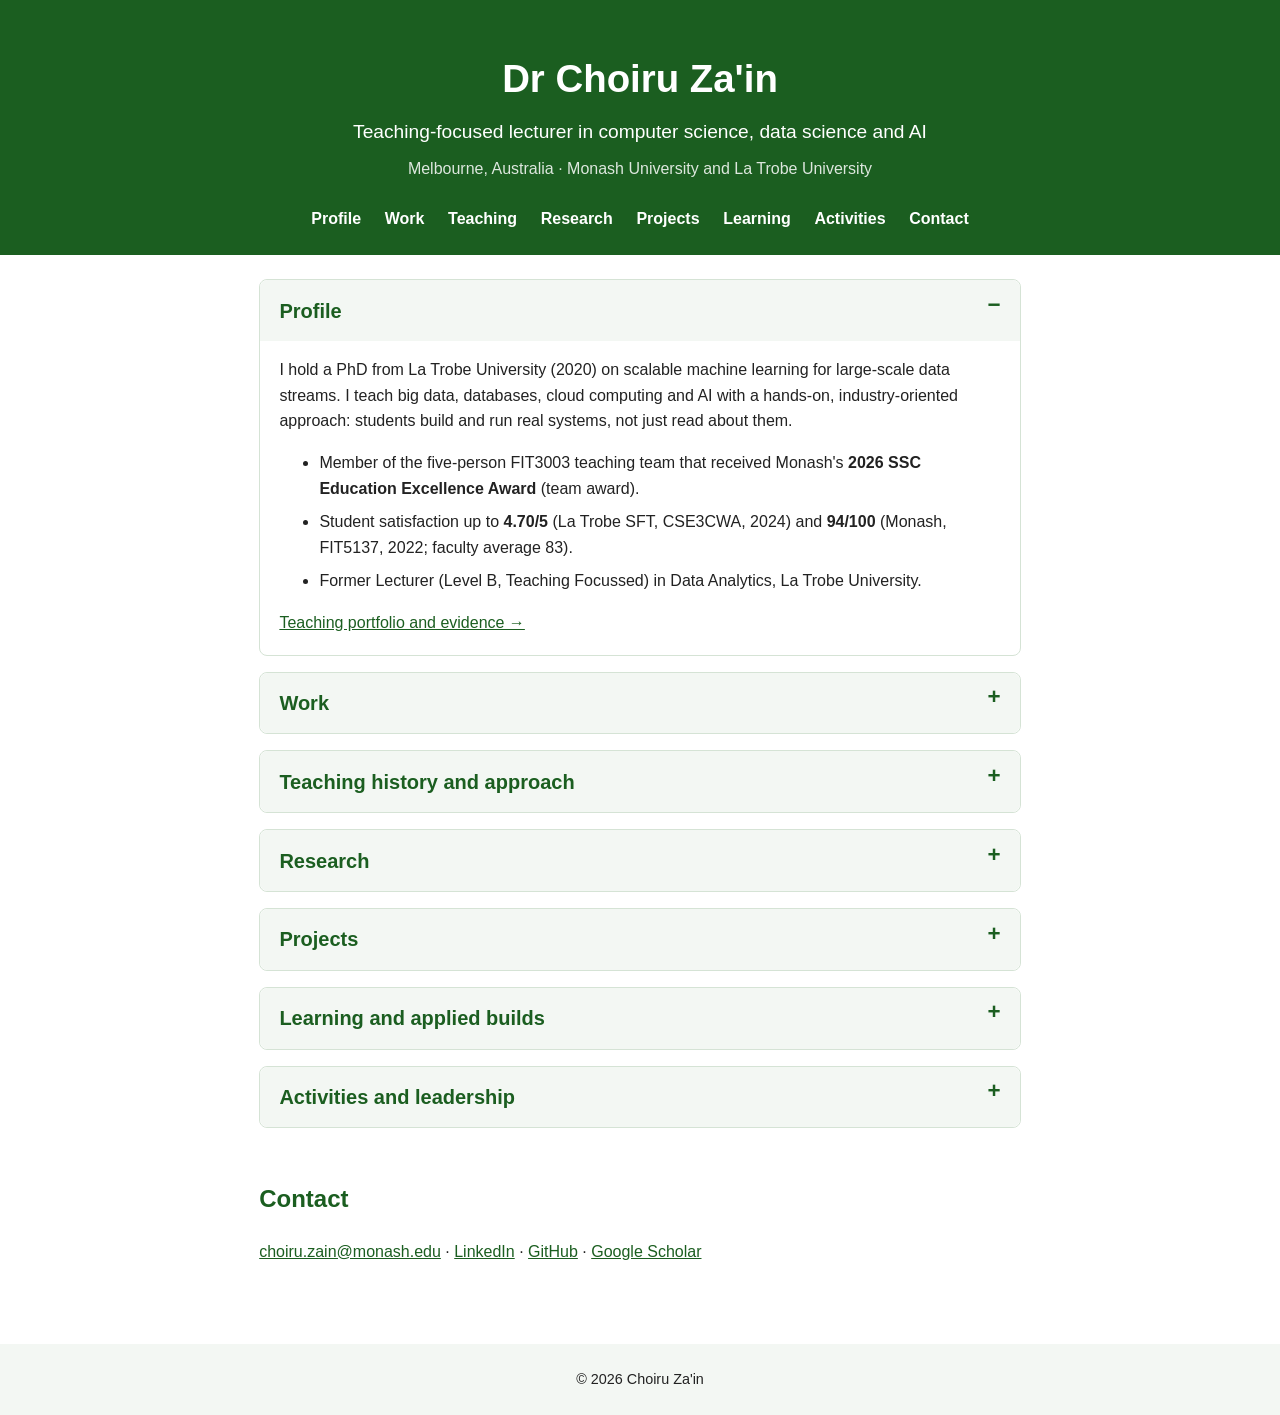
==== public/index.html @ 1dd78c8f "Activities: add leadership" ====
<!DOCTYPE html>
<html lang="en">
<head>
  <meta charset="UTF-8">
  <meta name="viewport" content="width=device-width, initial-scale=1.0">
  <title>Dr Choiru Za'in | Lecturer in Computer Science and Data Science</title>
  <meta name="description" content="Dr Choiru Za'in: teaching-focused lecturer in computer science, data science, big data, cloud computing and AI, based in Melbourne.">
  <link rel="stylesheet" href="style.css">
</head>
<body>
  <header class="hero">
    <h1>Dr Choiru Za'in</h1>
    <p class="tagline">Teaching-focused lecturer in computer science, data science and AI</p>
    <p class="where">Melbourne, Australia &middot; Monash University and La Trobe University</p>
    <nav>
      <a href="#profile">Profile</a>
      <a href="#work">Work</a>
      <a href="#teaching">Teaching</a>
      <a href="#research">Research</a>
      <a href="#projects">Projects</a>
      <a href="#learning">Learning</a>
      <a href="#activities">Activities</a>
      <a href="#contact">Contact</a>
    </nav>
  </header>

  <main>
    <details id="profile" open>
      <summary>Profile</summary>
      <p>I hold a PhD from La Trobe University (2020) on scalable machine learning for large-scale data streams.
        I teach big data, databases, cloud computing and AI with a hands-on, industry-oriented approach:
        students build and run real systems, not just read about them.</p>
      <ul>
        <li>Member of the five-person FIT3003 teaching team that received Monash's
          <strong>2026 SSC Education Excellence Award</strong> (team award).</li>
        <li>Student satisfaction up to <strong>4.70/5</strong> (La Trobe SFT, CSE3CWA, 2024) and
          <strong>94/100</strong> (Monash, FIT5137, 2022; faculty average 83).</li>
        <li>Former Lecturer (Level B, Teaching Focussed) in Data Analytics, La Trobe University.</li>
      </ul>
      <p><a href="https://drive.google.com/drive/folders/1snjhBznt65JupvJGGm4GPiokunYorU8l?usp=sharing">Teaching portfolio and evidence &rarr;</a></p>
    </details>

    <details id="work">
      <summary>Work</summary>
      <div class="item"><span class="when">2026</span>
        <div><strong>Sessional academic, Monash University</strong> (Faculty of IT)<br>
        Cloud Computing and Security; Data Processing for Big Data; Business Intelligence and Data Warehousing; Advanced Database Design.</div></div>
      <div class="item"><span class="when">2025&ndash;2026</span>
        <div><strong>Casual lecturer, La Trobe University</strong><br>
        AI Fundamentals; Data Mining; Big Data Management on the Cloud (online); Python Programming; NLP; Deep Learning; Data Exploration and Analysis.</div></div>
      <div class="item"><span class="when">2026</span>
        <div><strong>Tutor, RMIT University</strong><br>Database Concepts (Semester 1).</div></div>
      <div class="item"><span class="when">2025</span>
        <div><strong>Academic sessional, Victoria University</strong><br>Teaching first-year Master's students.</div></div>
      <div class="item"><span class="when">2023&ndash;2025</span>
        <div><strong>Lecturer (Level B, Teaching Focussed), Data Analytics, La Trobe University, Bendigo</strong> (fixed-term)<br>
        Subject coordinator for Cloud-Based Web Applications (about 250 students across Bendigo, Bundoora, Sydney and online), leading a team of 4&ndash;5 academics.
        Supervised two Master's students to completion; both projects became first-author journal papers.
        Member, Industry Engagement Committee, La Trobe Bendigo.</div></div>
      <div class="item"><span class="when">2021&ndash;2023</span>
        <div><strong>Monash University</strong><br>
        Lecturer and Unit Coordinator, FIT5202 Data Processing for Big Data (summer 2023, about 150 students); Head Tutor FIT5202 (2022);
        tutor for FIT5137 Advanced Database Technology and FIT9136 Python.</div></div>
      <div class="item"><span class="when">2018&ndash;2019</span>
        <div><strong>Tutor, Nanyang Technological University, Singapore</strong><br>Machine learning and fuzzy systems.</div></div>
    </details>

    <details id="teaching">
      <summary>Teaching history and approach</summary>
      <h3>Units taught</h3>
      <table>
        <tr><th>Area</th><th>Units</th></tr>
        <tr><td>Big data and cloud</td><td>Data Processing for Big Data (FIT5202), Big Data Management on the Cloud (CSE5BDC), Cloud Computing and Security (FIT5225), Cloud-Based Web Applications (CSE3CWA/CSE5006)</td></tr>
        <tr><td>Databases and BI</td><td>Business Intelligence and Data Warehousing (FIT3003), Advanced Database Design (FIT3176), Advanced Database Technology (FIT5137), Database Concepts (ISYS1055)</td></tr>
        <tr><td>AI and data science</td><td>AI Fundamentals (CSE4002), Data Mining (CSE5DMI), Deep Learning, NLP, Data Exploration and Analysis (CSE5DEV)</td></tr>
        <tr><td>Programming</td><td>Python Programming, Mobile Application Development (CSE3DMS)</td></tr>
      </table>
      <h3>Student feedback</h3>
      <ul>
        <li>La Trobe SFT 2024: 4.70 (CSE3CWA), 4.57 (CSE5006), 4.33 (CSE5BDC), 4.17 (CSE5DEV), out of 5.</li>
        <li>Monash 2022: 94/100 (FIT5137) and 92/100 (FIT5202); faculty average 83.</li>
      </ul>
      <h3>How I teach</h3>
      <ul>
        <li>Scaffolded projects where students use GitHub, Docker, REST APIs, PostgreSQL and cloud deployment.</li>
        <li>Oral (interview) assessment, worked exemplars and individual feedback sheets.</li>
        <li>Container-based labs that reproduce industry workflows on students' own laptops.</li>
      </ul>
      <h3>Professional development</h3>
      <p>Graduate Certificate in Higher Education, La Trobe University: two of four units completed with High Distinction
        (Curriculum, Teaching and Learning; Design and Delivery Online); the remaining two units are ongoing.</p>
    </details>

    <details id="research">
      <summary>Research</summary>
      <p>Scalable and evolving machine learning for large-scale data streams (evolving fuzzy systems, Spark/MapReduce),
        and more recently LLMs in health informatics. About 376 citations, h-index 9 (Google Scholar, Nov 2026).</p>
      <ul>
        <li>Evolving large-scale data stream analytics based on scalable PANFIS, <em>Knowledge-Based Systems</em>, 2019.</li>
        <li>Scalable teacher forcing network for semi-supervised large-scale data streams, <em>Information Sciences</em>, 2021.</li>
        <li>Evolving type-2 web news mining, <em>Applied Soft Computing</em>, 2017.</li>
        <li>Automatic construction of multi-layer perceptron network from streaming examples, <em>ACM CIKM</em>, 2019.</li>
      </ul>
      <p>Reviewer for <em>Applied Soft Computing</em>, <em>International Journal of Business Intelligence and Data Mining</em> and ACM CIKM 2020.</p>
      <p><a href="https://scholar.google.com/citations?user=Cudw4egAAAAJ">Full list on Google Scholar &rarr;</a></p>
    </details>

    <details id="projects">
      <summary>Projects</summary>
      <ul>
        <li><a href="https://github.com/choiruzain/polyglot-bigdata-lab"><strong>polyglot-bigdata-lab</strong></a>:
          a one-command Docker big data lab (Hadoop, Hive, Spark, Trino and eight databases) so students can run an
          industry-style platform on their own laptops.</li>
        <li><a href="https://github.com/choiruzain/greenbasket-bi-case"><strong>greenbasket-bi-case</strong></a>:
          an original business intelligence and data warehousing teaching case. A fictional Melbourne grocery
          chain with synthetic multi-source data and realistic data quality issues.</li>
        <li><a href="https://github.com/choiruzain/edge-stream-dss"><strong>edge-stream-dss</strong></a>:
          online stream learning for decision support over MQTT, monitoring a simulated industrial motor.
          Applies ideas from my PhD on evolving learners for drifting data streams.</li>
        <li><a href="https://github.com/choiruzain/personal-site"><strong>This website</strong></a>:
          hosted on Cloudflare Workers; a small AI assistant is coming soon.</li>
      </ul>
    </details>

    <details id="learning">
      <summary>Learning and applied builds</summary>
      <p>Short notes on things I am learning and building. More coming soon.</p>
      <ul>
        <li><strong>REST APIs with FastAPI</strong>: tests with pytest, CI with GitHub Actions and Docker (in progress).</li>
        <li><strong>Building with Claude</strong>: how this site's assistant works on a small monthly budget (coming soon).</li>
        <li><strong>Cloud deployment</strong>: serverless hosting with Cloudflare Workers (this site).</li>
      </ul>
    </details>

    <details id="activities">
      <summary>Activities and leadership</summary>
      <ul>
        <li><strong>Chair of Committee (Takmir), IMCV Westall Mosque Centre, Clayton South</strong>: leads about 20 volunteers;
          led a fundraising campaign that secured AUD 235k in commitments (AUD 90k on the day) and manages the
          centre's AUD 235k renovation budget; hosts community events and guest speakers.</li>
        <li>La Trobe Open Day coordinator and presenter for visiting school groups.</li>
        <li>School community volunteer.</li>
      </ul>
    </details>

    <section id="contact">
      <h2>Contact</h2>
      <p>
        <a href="mailto:choiru.zain@monash.edu">choiru.zain@monash.edu</a> &middot;
        <a href="https://www.linkedin.com/in/choiru-za-in-452358167/">LinkedIn</a> &middot;
        <a href="https://github.com/choiruzain">GitHub</a> &middot;
        <a href="https://scholar.google.com/citations?user=Cudw4egAAAAJ">Google Scholar</a>
      </p>
    </section>
  </main>

  <footer>&copy; 2026 Choiru Za'in</footer>
  <script>
    // open the section when a menu link is clicked
    function openFromHash() {
      const el = document.getElementById(location.hash.slice(1));
      if (el && el.tagName === 'DETAILS') el.open = true;
    }
    window.addEventListener('hashchange', openFromHash);
    openFromHash();
  </script>
</body>
</html>
---- public/style.css ----
:root { --green: #1b5e20; --light: #f3f7f3; --text: #222; }
* { box-sizing: border-box; }
html { scroll-behavior: smooth; }
body { margin: 0; font-family: -apple-system, "Segoe UI", Helvetica, Arial, sans-serif; color: var(--text); line-height: 1.6; }
.hero { background: var(--green); color: white; text-align: center; padding: 3rem 1rem 1.5rem; }
.hero h1 { margin: 0; font-size: 2.4rem; }
.tagline { font-size: 1.2rem; margin: 0.5rem 0; }
.where { opacity: 0.85; margin: 0 0 1.5rem; }
nav a { color: white; margin: 0 0.6rem; text-decoration: none; font-weight: 600; }
nav a:hover { text-decoration: underline; }
main { max-width: 800px; margin: 0 auto; padding: 1.5rem 1.2rem 3rem; }
details { border: 1px solid #d5e3d5; border-radius: 8px; margin: 0 0 1rem; background: white; }
summary { cursor: pointer; padding: 0.9rem 1.2rem; font-size: 1.25rem; font-weight: 700; color: var(--green);
          background: var(--light); border-radius: 8px; list-style: none; position: relative; }
summary::-webkit-details-marker { display: none; }
summary::after { content: "+"; position: absolute; right: 1.2rem; font-size: 1.4rem; line-height: 1; top: 0.85rem; }
details[open] summary::after { content: "\2212"; }
details[open] summary { border-radius: 8px 8px 0 0; }
details > :not(summary) { margin-left: 1.2rem; margin-right: 1.2rem; }
details > :last-child { margin-bottom: 1.2rem; }
h2 { color: var(--green); }
h3 { color: var(--green); font-size: 1.05rem; margin-bottom: 0.3rem; }
a { color: var(--green); }
li { margin-bottom: 0.5rem; }
.item { display: flex; gap: 1rem; padding: 0.6rem 0; border-bottom: 1px dashed #ddd; }
.item:last-child { border-bottom: none; }
.when { flex: 0 0 6.5rem; font-weight: 600; color: #555; }
table { border-collapse: collapse; width: calc(100% - 2.4rem); font-size: 0.95rem; }
th, td { border: 1px solid #ccc; padding: 0.4rem 0.6rem; text-align: left; vertical-align: top; }
th { background: var(--light); }
#contact { padding: 1rem 0; }
footer { text-align: center; padding: 1.5rem; background: var(--light); font-size: 0.9rem; }
@media (max-width: 600px) { .hero h1 { font-size: 1.8rem; } nav a { display: inline-block; margin: 0.3rem; } .item { flex-direction: column; gap: 0; } }
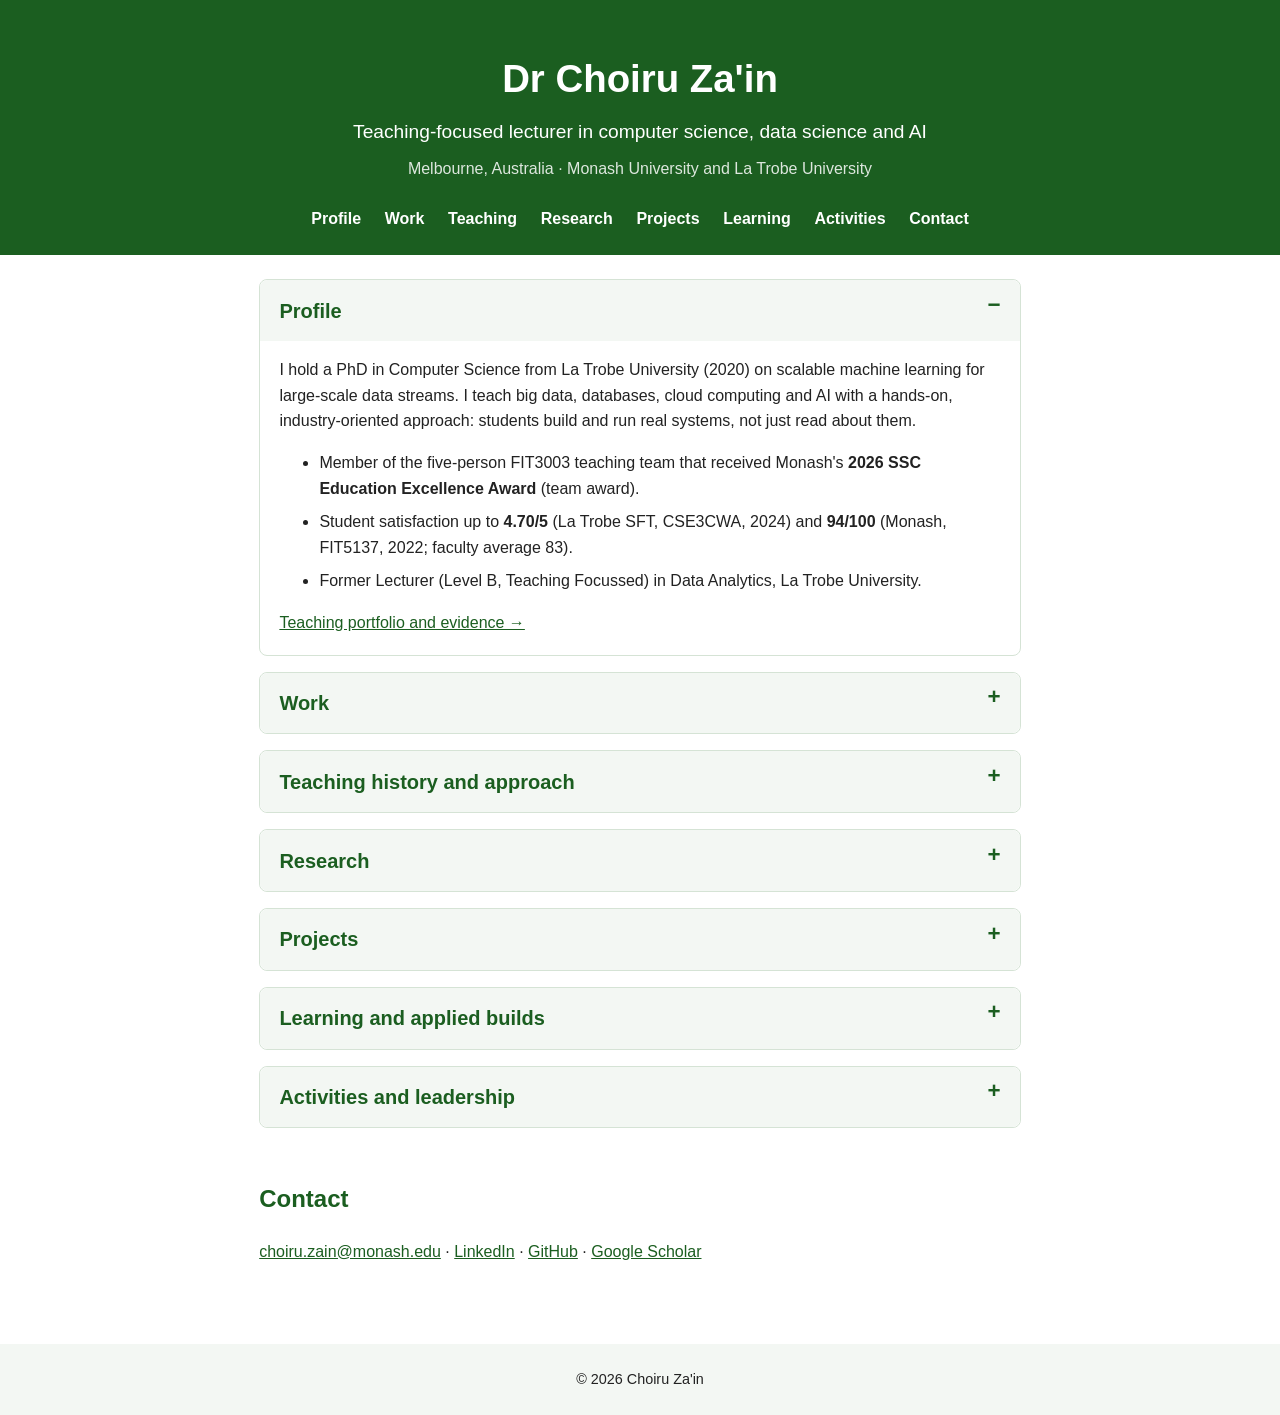
==== commit 9f79b998: "Activities and leadership; PhD in Computer Science" ====
--- a/public/index.html
+++ b/public/index.html
@@ -27,7 +27,7 @@
   <main>
     <details id="profile" open>
       <summary>Profile</summary>
-      <p>I hold a PhD from La Trobe University (2020) on scalable machine learning for large-scale data streams.
+      <p>I hold a PhD in Computer Science from La Trobe University (2020) on scalable machine learning for large-scale data streams.
         I teach big data, databases, cloud computing and AI with a hands-on, industry-oriented approach:
         students build and run real systems, not just read about them.</p>
       <ul>
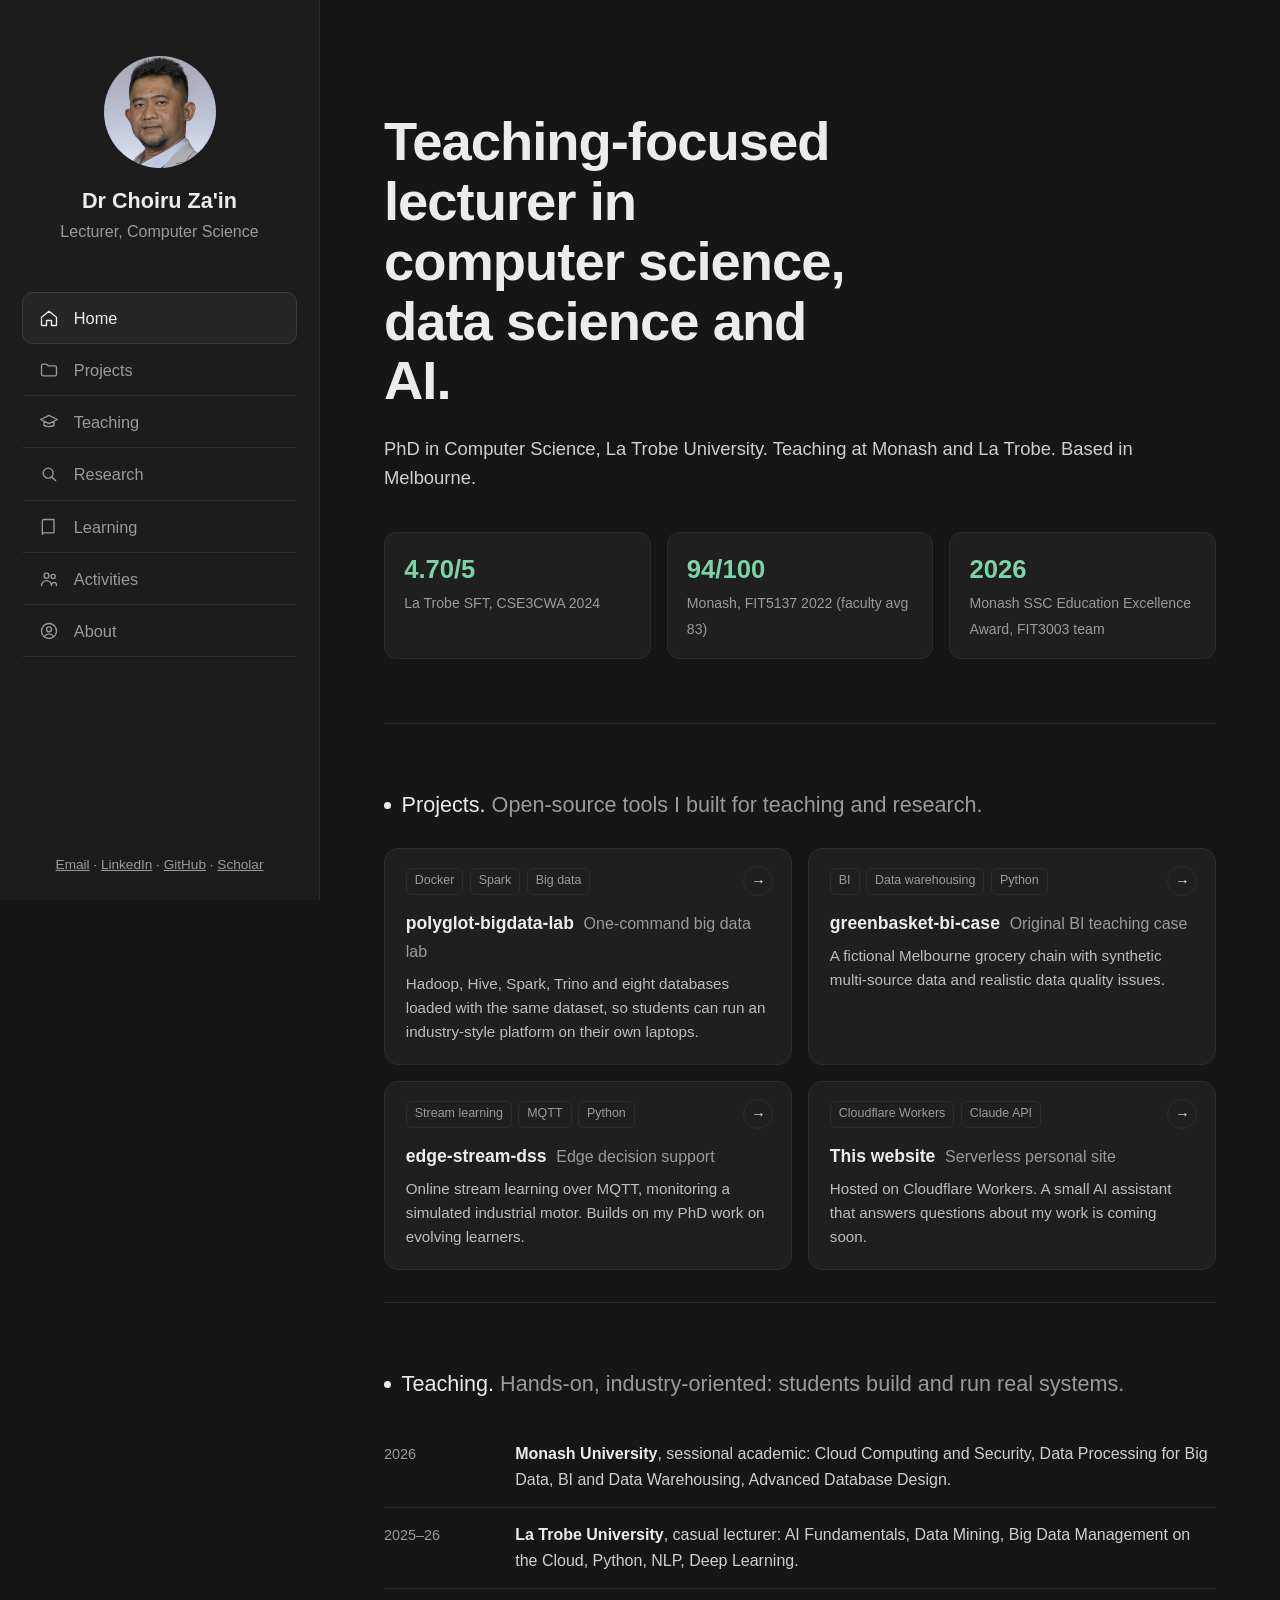
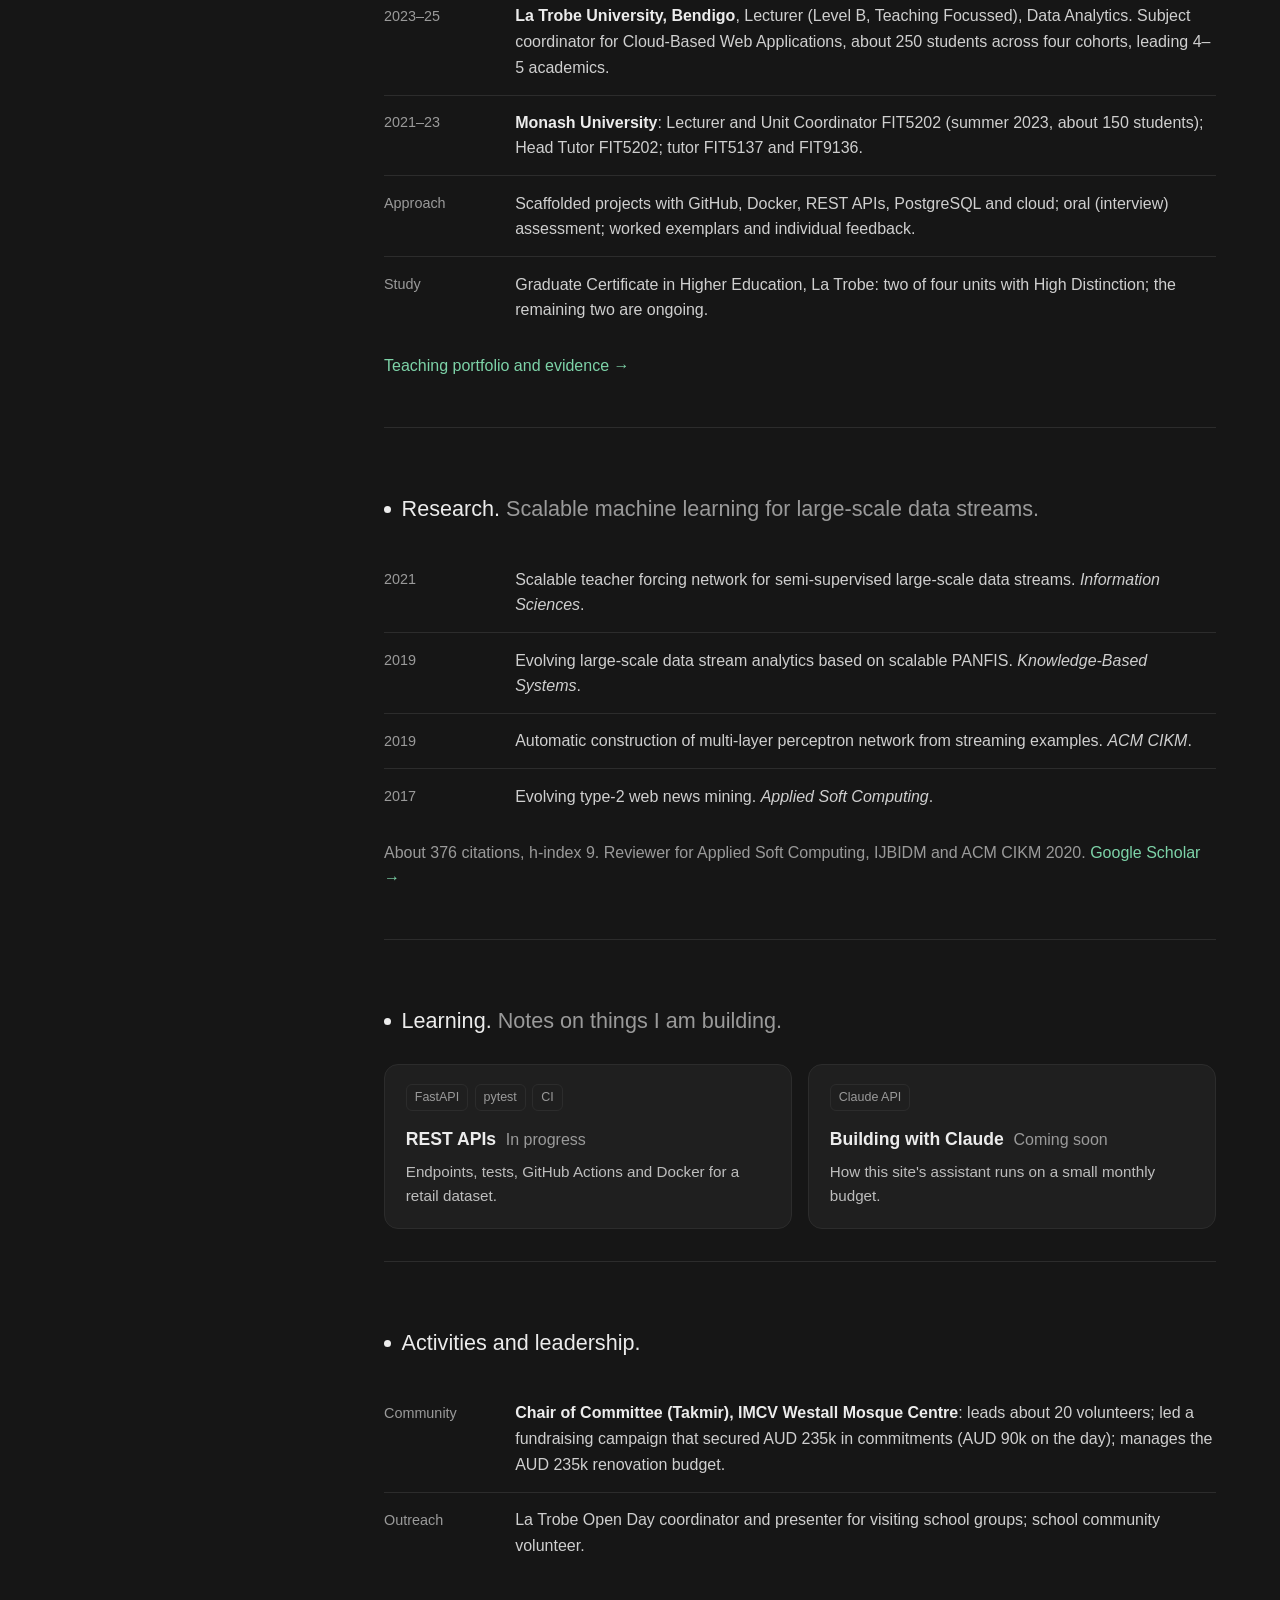
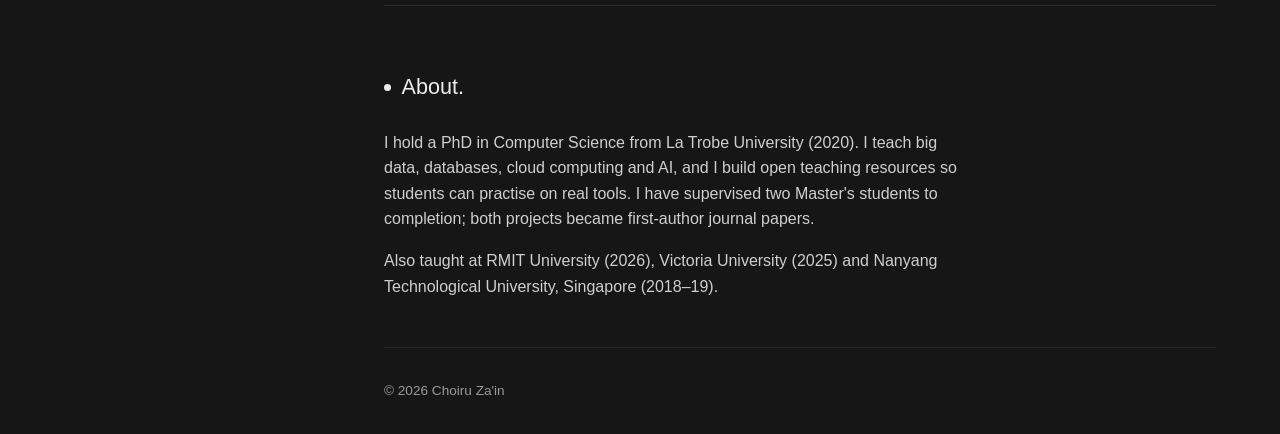
==== commit 3bb45bb0: "New dark sidebar design with photo" ====
--- a/public/index.html
+++ b/public/index.html
@@ -4,165 +4,121 @@
   <meta charset="UTF-8">
   <meta name="viewport" content="width=device-width, initial-scale=1.0">
   <title>Dr Choiru Za'in | Lecturer in Computer Science and Data Science</title>
-  <meta name="description" content="Dr Choiru Za'in: teaching-focused lecturer in computer science, data science, big data, cloud computing and AI, based in Melbourne.">
+  <meta name="description" content="Dr Choiru Za'in: teaching-focused lecturer in computer science, data science and AI, based in Melbourne.">
   <link rel="stylesheet" href="style.css">
 </head>
 <body>
-  <header class="hero">
-    <h1>Dr Choiru Za'in</h1>
-    <p class="tagline">Teaching-focused lecturer in computer science, data science and AI</p>
-    <p class="where">Melbourne, Australia &middot; Monash University and La Trobe University</p>
-    <nav>
-      <a href="#profile">Profile</a>
-      <a href="#work">Work</a>
-      <a href="#teaching">Teaching</a>
-      <a href="#research">Research</a>
-      <a href="#projects">Projects</a>
-      <a href="#learning">Learning</a>
-      <a href="#activities">Activities</a>
-      <a href="#contact">Contact</a>
-    </nav>
-  </header>
+<aside class="side">
+  <div class="me">
+    <div class="avatar"><img src="photo.jpg" alt="Photo of Dr Choiru Za'in"></div>
+    <div class="name">Dr Choiru Za'in</div>
+    <div class="role">Lecturer, Computer Science</div>
+  </div>
+  <nav>
+    <a href="#home" class="active"><svg viewBox="0 0 24 24"><path d="M3 11l9-7 9 7v9a1 1 0 0 1-1 1h-5v-6H9v6H4a1 1 0 0 1-1-1z"/></svg>Home</a>
+    <a href="#projects"><svg viewBox="0 0 24 24"><path d="M3 7a2 2 0 0 1 2-2h4l2 2h8a2 2 0 0 1 2 2v8a2 2 0 0 1-2 2H5a2 2 0 0 1-2-2z"/></svg>Projects</a>
+    <a href="#teaching"><svg viewBox="0 0 24 24"><path d="M2 9l10-5 10 5-10 5zM6 11v5c3 2 9 2 12 0v-5"/></svg>Teaching</a>
+    <a href="#research"><svg viewBox="0 0 24 24"><circle cx="11" cy="11" r="6"/><path d="M20 20l-4.5-4.5"/></svg>Research</a>
+    <a href="#learning"><svg viewBox="0 0 24 24"><path d="M4 5a2 2 0 0 1 2-2h12v16H6a2 2 0 0 0-2 2zM4 19V5"/></svg>Learning</a>
+    <a href="#activities"><svg viewBox="0 0 24 24"><circle cx="9" cy="8" r="3"/><circle cx="17" cy="9" r="2.5"/><path d="M3 20c0-3.5 3-6 6-6s6 2.5 6 6M15 20c0-2 1-4 3-4s3 1.5 3 4"/></svg>Activities</a>
+    <a href="#about"><svg viewBox="0 0 24 24"><circle cx="12" cy="12" r="9"/><circle cx="12" cy="10" r="3"/><path d="M6.5 18.5c1.5-2 3.5-3 5.5-3s4 1 5.5 3"/></svg>About</a>
+  </nav>
+  <div class="links">
+    <a href="mailto:choiru.zain@monash.edu">Email</a> · <a href="https://www.linkedin.com/in/choiru-za-in-452358167/">LinkedIn</a> · <a href="https://github.com/choiruzain">GitHub</a> · <a href="https://scholar.google.com/citations?user=Cudw4egAAAAJ">Scholar</a>
+  </div>
+</aside>
 
-  <main>
-    <details id="profile" open>
-      <summary>Profile</summary>
-      <p>I hold a PhD in Computer Science from La Trobe University (2020) on scalable machine learning for large-scale data streams.
-        I teach big data, databases, cloud computing and AI with a hands-on, industry-oriented approach:
-        students build and run real systems, not just read about them.</p>
-      <ul>
-        <li>Member of the five-person FIT3003 teaching team that received Monash's
-          <strong>2026 SSC Education Excellence Award</strong> (team award).</li>
-        <li>Student satisfaction up to <strong>4.70/5</strong> (La Trobe SFT, CSE3CWA, 2024) and
-          <strong>94/100</strong> (Monash, FIT5137, 2022; faculty average 83).</li>
-        <li>Former Lecturer (Level B, Teaching Focussed) in Data Analytics, La Trobe University.</li>
-      </ul>
-      <p><a href="https://drive.google.com/drive/folders/1snjhBznt65JupvJGGm4GPiokunYorU8l?usp=sharing">Teaching portfolio and evidence &rarr;</a></p>
-    </details>
+<main>
+  <section id="home" class="hero">
+    <h1>Teaching-focused lecturer in computer science, data science and AI.</h1>
+    <p class="sub">PhD in Computer Science, La Trobe University. Teaching at Monash and La Trobe. Based in Melbourne.</p>
+    <div class="stats">
+      <div><b>4.70/5</b><span>La Trobe SFT, CSE3CWA 2024</span></div>
+      <div><b>94/100</b><span>Monash, FIT5137 2022 (faculty avg 83)</span></div>
+      <div><b>2026</b><span>Monash SSC Education Excellence Award, FIT3003 team</span></div>
+    </div>
+  </section>
 
-    <details id="work">
-      <summary>Work</summary>
-      <div class="item"><span class="when">2026</span>
-        <div><strong>Sessional academic, Monash University</strong> (Faculty of IT)<br>
-        Cloud Computing and Security; Data Processing for Big Data; Business Intelligence and Data Warehousing; Advanced Database Design.</div></div>
-      <div class="item"><span class="when">2025&ndash;2026</span>
-        <div><strong>Casual lecturer, La Trobe University</strong><br>
-        AI Fundamentals; Data Mining; Big Data Management on the Cloud (online); Python Programming; NLP; Deep Learning; Data Exploration and Analysis.</div></div>
-      <div class="item"><span class="when">2026</span>
-        <div><strong>Tutor, RMIT University</strong><br>Database Concepts (Semester 1).</div></div>
-      <div class="item"><span class="when">2025</span>
-        <div><strong>Academic sessional, Victoria University</strong><br>Teaching first-year Master's students.</div></div>
-      <div class="item"><span class="when">2023&ndash;2025</span>
-        <div><strong>Lecturer (Level B, Teaching Focussed), Data Analytics, La Trobe University, Bendigo</strong> (fixed-term)<br>
-        Subject coordinator for Cloud-Based Web Applications (about 250 students across Bendigo, Bundoora, Sydney and online), leading a team of 4&ndash;5 academics.
-        Supervised two Master's students to completion; both projects became first-author journal papers.
-        Member, Industry Engagement Committee, La Trobe Bendigo.</div></div>
-      <div class="item"><span class="when">2021&ndash;2023</span>
-        <div><strong>Monash University</strong><br>
-        Lecturer and Unit Coordinator, FIT5202 Data Processing for Big Data (summer 2023, about 150 students); Head Tutor FIT5202 (2022);
-        tutor for FIT5137 Advanced Database Technology and FIT9136 Python.</div></div>
-      <div class="item"><span class="when">2018&ndash;2019</span>
-        <div><strong>Tutor, Nanyang Technological University, Singapore</strong><br>Machine learning and fuzzy systems.</div></div>
-    </details>
+  <section id="projects">
+    <h2><span>Projects.</span> Open-source tools I built for teaching and research.</h2>
+    <div class="cards">
+      <a class="card" href="https://github.com/choiruzain/polyglot-bigdata-lab">
+        <div class="tags"><i>Docker</i><i>Spark</i><i>Big data</i></div><em class="go">&rarr;</em>
+        <h3>polyglot-bigdata-lab <small>One-command big data lab</small></h3>
+        <p>Hadoop, Hive, Spark, Trino and eight databases loaded with the same dataset, so students can run an industry-style platform on their own laptops.</p></a>
+      <a class="card" href="https://github.com/choiruzain/greenbasket-bi-case">
+        <div class="tags"><i>BI</i><i>Data warehousing</i><i>Python</i></div><em class="go">&rarr;</em>
+        <h3>greenbasket-bi-case <small>Original BI teaching case</small></h3>
+        <p>A fictional Melbourne grocery chain with synthetic multi-source data and realistic data quality issues.</p></a>
+      <a class="card" href="https://github.com/choiruzain/edge-stream-dss">
+        <div class="tags"><i>Stream learning</i><i>MQTT</i><i>Python</i></div><em class="go">&rarr;</em>
+        <h3>edge-stream-dss <small>Edge decision support</small></h3>
+        <p>Online stream learning over MQTT, monitoring a simulated industrial motor. Builds on my PhD work on evolving learners.</p></a>
+      <a class="card" href="https://github.com/choiruzain/personal-site">
+        <div class="tags"><i>Cloudflare Workers</i><i>Claude API</i></div><em class="go">&rarr;</em>
+        <h3>This website <small>Serverless personal site</small></h3>
+        <p>Hosted on Cloudflare Workers. A small AI assistant that answers questions about my work is coming soon.</p></a>
+    </div>
+  </section>
 
-    <details id="teaching">
-      <summary>Teaching history and approach</summary>
-      <h3>Units taught</h3>
-      <table>
-        <tr><th>Area</th><th>Units</th></tr>
-        <tr><td>Big data and cloud</td><td>Data Processing for Big Data (FIT5202), Big Data Management on the Cloud (CSE5BDC), Cloud Computing and Security (FIT5225), Cloud-Based Web Applications (CSE3CWA/CSE5006)</td></tr>
-        <tr><td>Databases and BI</td><td>Business Intelligence and Data Warehousing (FIT3003), Advanced Database Design (FIT3176), Advanced Database Technology (FIT5137), Database Concepts (ISYS1055)</td></tr>
-        <tr><td>AI and data science</td><td>AI Fundamentals (CSE4002), Data Mining (CSE5DMI), Deep Learning, NLP, Data Exploration and Analysis (CSE5DEV)</td></tr>
-        <tr><td>Programming</td><td>Python Programming, Mobile Application Development (CSE3DMS)</td></tr>
-      </table>
-      <h3>Student feedback</h3>
-      <ul>
-        <li>La Trobe SFT 2024: 4.70 (CSE3CWA), 4.57 (CSE5006), 4.33 (CSE5BDC), 4.17 (CSE5DEV), out of 5.</li>
-        <li>Monash 2022: 94/100 (FIT5137) and 92/100 (FIT5202); faculty average 83.</li>
-      </ul>
-      <h3>How I teach</h3>
-      <ul>
-        <li>Scaffolded projects where students use GitHub, Docker, REST APIs, PostgreSQL and cloud deployment.</li>
-        <li>Oral (interview) assessment, worked exemplars and individual feedback sheets.</li>
-        <li>Container-based labs that reproduce industry workflows on students' own laptops.</li>
-      </ul>
-      <h3>Professional development</h3>
-      <p>Graduate Certificate in Higher Education, La Trobe University: two of four units completed with High Distinction
-        (Curriculum, Teaching and Learning; Design and Delivery Online); the remaining two units are ongoing.</p>
-    </details>
+  <section id="teaching">
+    <h2><span>Teaching.</span> Hands-on, industry-oriented: students build and run real systems.</h2>
+    <div class="list">
+      <div class="row"><span class="when">2026</span><div><b>Monash University</b>, sessional academic: Cloud Computing and Security, Data Processing for Big Data, BI and Data Warehousing, Advanced Database Design.</div></div>
+      <div class="row"><span class="when">2025–26</span><div><b>La Trobe University</b>, casual lecturer: AI Fundamentals, Data Mining, Big Data Management on the Cloud, Python, NLP, Deep Learning.</div></div>
+      <div class="row"><span class="when">2023–25</span><div><b>La Trobe University, Bendigo</b>, Lecturer (Level B, Teaching Focussed), Data Analytics. Subject coordinator for Cloud-Based Web Applications, about 250 students across four cohorts, leading 4–5 academics.</div></div>
+      <div class="row"><span class="when">2021–23</span><div><b>Monash University</b>: Lecturer and Unit Coordinator FIT5202 (summer 2023, about 150 students); Head Tutor FIT5202; tutor FIT5137 and FIT9136.</div></div>
+      <div class="row"><span class="when">Approach</span><div>Scaffolded projects with GitHub, Docker, REST APIs, PostgreSQL and cloud; oral (interview) assessment; worked exemplars and individual feedback.</div></div>
+      <div class="row"><span class="when">Study</span><div>Graduate Certificate in Higher Education, La Trobe: two of four units with High Distinction; the remaining two are ongoing.</div></div>
+    </div>
+    <p><a class="more" href="https://drive.google.com/drive/folders/1snjhBznt65JupvJGGm4GPiokunYorU8l?usp=sharing">Teaching portfolio and evidence &rarr;</a></p>
+  </section>
 
-    <details id="research">
-      <summary>Research</summary>
-      <p>Scalable and evolving machine learning for large-scale data streams (evolving fuzzy systems, Spark/MapReduce),
-        and more recently LLMs in health informatics. About 376 citations, h-index 9 (Google Scholar, Nov 2026).</p>
-      <ul>
-        <li>Evolving large-scale data stream analytics based on scalable PANFIS, <em>Knowledge-Based Systems</em>, 2019.</li>
-        <li>Scalable teacher forcing network for semi-supervised large-scale data streams, <em>Information Sciences</em>, 2021.</li>
-        <li>Evolving type-2 web news mining, <em>Applied Soft Computing</em>, 2017.</li>
-        <li>Automatic construction of multi-layer perceptron network from streaming examples, <em>ACM CIKM</em>, 2019.</li>
-      </ul>
-      <p>Reviewer for <em>Applied Soft Computing</em>, <em>International Journal of Business Intelligence and Data Mining</em> and ACM CIKM 2020.</p>
-      <p><a href="https://scholar.google.com/citations?user=Cudw4egAAAAJ">Full list on Google Scholar &rarr;</a></p>
-    </details>
+  <section id="research">
+    <h2><span>Research.</span> Scalable machine learning for large-scale data streams.</h2>
+    <div class="list">
+      <div class="row"><span class="when">2021</span><div>Scalable teacher forcing network for semi-supervised large-scale data streams. <i>Information Sciences</i>.</div></div>
+      <div class="row"><span class="when">2019</span><div>Evolving large-scale data stream analytics based on scalable PANFIS. <i>Knowledge-Based Systems</i>.</div></div>
+      <div class="row"><span class="when">2019</span><div>Automatic construction of multi-layer perceptron network from streaming examples. <i>ACM CIKM</i>.</div></div>
+      <div class="row"><span class="when">2017</span><div>Evolving type-2 web news mining. <i>Applied Soft Computing</i>.</div></div>
+    </div>
+    <p class="muted">About 376 citations, h-index 9. Reviewer for Applied Soft Computing, IJBIDM and ACM CIKM 2020.
+      <a class="more" href="https://scholar.google.com/citations?user=Cudw4egAAAAJ">Google Scholar &rarr;</a></p>
+  </section>
 
-    <details id="projects">
-      <summary>Projects</summary>
-      <ul>
-        <li><a href="https://github.com/choiruzain/polyglot-bigdata-lab"><strong>polyglot-bigdata-lab</strong></a>:
-          a one-command Docker big data lab (Hadoop, Hive, Spark, Trino and eight databases) so students can run an
-          industry-style platform on their own laptops.</li>
-        <li><a href="https://github.com/choiruzain/greenbasket-bi-case"><strong>greenbasket-bi-case</strong></a>:
-          an original business intelligence and data warehousing teaching case. A fictional Melbourne grocery
-          chain with synthetic multi-source data and realistic data quality issues.</li>
-        <li><a href="https://github.com/choiruzain/edge-stream-dss"><strong>edge-stream-dss</strong></a>:
-          online stream learning for decision support over MQTT, monitoring a simulated industrial motor.
-          Applies ideas from my PhD on evolving learners for drifting data streams.</li>
-        <li><a href="https://github.com/choiruzain/personal-site"><strong>This website</strong></a>:
-          hosted on Cloudflare Workers; a small AI assistant is coming soon.</li>
-      </ul>
-    </details>
+  <section id="learning">
+    <h2><span>Learning.</span> Notes on things I am building.</h2>
+    <div class="cards">
+      <div class="card"><div class="tags"><i>FastAPI</i><i>pytest</i><i>CI</i></div><h3>REST APIs <small>In progress</small></h3><p>Endpoints, tests, GitHub Actions and Docker for a retail dataset.</p></div>
+      <div class="card"><div class="tags"><i>Claude API</i></div><h3>Building with Claude <small>Coming soon</small></h3><p>How this site's assistant runs on a small monthly budget.</p></div>
+    </div>
+  </section>
 
-    <details id="learning">
-      <summary>Learning and applied builds</summary>
-      <p>Short notes on things I am learning and building. More coming soon.</p>
-      <ul>
-        <li><strong>REST APIs with FastAPI</strong>: tests with pytest, CI with GitHub Actions and Docker (in progress).</li>
-        <li><strong>Building with Claude</strong>: how this site's assistant works on a small monthly budget (coming soon).</li>
-        <li><strong>Cloud deployment</strong>: serverless hosting with Cloudflare Workers (this site).</li>
-      </ul>
-    </details>
+  <section id="activities">
+    <h2><span>Activities and leadership.</span></h2>
+    <div class="list">
+      <div class="row"><span class="when">Community</span><div><b>Chair of Committee (Takmir), IMCV Westall Mosque Centre</b>: leads about 20 volunteers; led a fundraising campaign that secured AUD 235k in commitments (AUD 90k on the day); manages the AUD 235k renovation budget.</div></div>
+      <div class="row"><span class="when">Outreach</span><div>La Trobe Open Day coordinator and presenter for visiting school groups; school community volunteer.</div></div>
+    </div>
+  </section>
 
-    <details id="activities">
-      <summary>Activities and leadership</summary>
-      <ul>
-        <li><strong>Chair of Committee (Takmir), IMCV Westall Mosque Centre, Clayton South</strong>: leads about 20 volunteers;
-          led a fundraising campaign that secured AUD 235k in commitments (AUD 90k on the day) and manages the
-          centre's AUD 235k renovation budget; hosts community events and guest speakers.</li>
-        <li>La Trobe Open Day coordinator and presenter for visiting school groups.</li>
-        <li>School community volunteer.</li>
-      </ul>
-    </details>
-
-    <section id="contact">
-      <h2>Contact</h2>
-      <p>
-        <a href="mailto:choiru.zain@monash.edu">choiru.zain@monash.edu</a> &middot;
-        <a href="https://www.linkedin.com/in/choiru-za-in-452358167/">LinkedIn</a> &middot;
-        <a href="https://github.com/choiruzain">GitHub</a> &middot;
-        <a href="https://scholar.google.com/citations?user=Cudw4egAAAAJ">Google Scholar</a>
-      </p>
-    </section>
-  </main>
+  <section id="about">
+    <h2><span>About.</span></h2>
+    <p>I hold a PhD in Computer Science from La Trobe University (2020). I teach big data, databases, cloud computing and AI,
+      and I build open teaching resources so students can practise on real tools. I have supervised two Master's students to completion;
+      both projects became first-author journal papers.</p>
+    <p class="muted">Also taught at RMIT University (2026), Victoria University (2025) and Nanyang Technological University, Singapore (2018–19).</p>
+  </section>
 
   <footer>&copy; 2026 Choiru Za'in</footer>
-  <script>
-    // open the section when a menu link is clicked
-    function openFromHash() {
-      const el = document.getElementById(location.hash.slice(1));
-      if (el && el.tagName === 'DETAILS') el.open = true;
-    }
-    window.addEventListener('hashchange', openFromHash);
-    openFromHash();
-  </script>
+</main>
+
+<script>
+  const links = [...document.querySelectorAll('nav a')];
+  const obs = new IntersectionObserver(es => es.forEach(e => {
+    if (e.isIntersecting) links.forEach(a => a.classList.toggle('active', a.getAttribute('href') === '#' + e.target.id));
+  }), { rootMargin: '-40% 0px -55% 0px' });
+  document.querySelectorAll('main section').forEach(s => obs.observe(s));
+</script>
 </body>
 </html>
--- a/public/style.css
+++ b/public/style.css
@@ -1,33 +1,40 @@
-:root { --green: #1b5e20; --light: #f3f7f3; --text: #222; }
-* { box-sizing: border-box; }
-html { scroll-behavior: smooth; }
-body { margin: 0; font-family: -apple-system, "Segoe UI", Helvetica, Arial, sans-serif; color: var(--text); line-height: 1.6; }
-.hero { background: var(--green); color: white; text-align: center; padding: 3rem 1rem 1.5rem; }
-.hero h1 { margin: 0; font-size: 2.4rem; }
-.tagline { font-size: 1.2rem; margin: 0.5rem 0; }
-.where { opacity: 0.85; margin: 0 0 1.5rem; }
-nav a { color: white; margin: 0 0.6rem; text-decoration: none; font-weight: 600; }
-nav a:hover { text-decoration: underline; }
-main { max-width: 800px; margin: 0 auto; padding: 1.5rem 1.2rem 3rem; }
-details { border: 1px solid #d5e3d5; border-radius: 8px; margin: 0 0 1rem; background: white; }
-summary { cursor: pointer; padding: 0.9rem 1.2rem; font-size: 1.25rem; font-weight: 700; color: var(--green);
-          background: var(--light); border-radius: 8px; list-style: none; position: relative; }
-summary::-webkit-details-marker { display: none; }
-summary::after { content: "+"; position: absolute; right: 1.2rem; font-size: 1.4rem; line-height: 1; top: 0.85rem; }
-details[open] summary::after { content: "\2212"; }
-details[open] summary { border-radius: 8px 8px 0 0; }
-details > :not(summary) { margin-left: 1.2rem; margin-right: 1.2rem; }
-details > :last-child { margin-bottom: 1.2rem; }
-h2 { color: var(--green); }
-h3 { color: var(--green); font-size: 1.05rem; margin-bottom: 0.3rem; }
-a { color: var(--green); }
-li { margin-bottom: 0.5rem; }
-.item { display: flex; gap: 1rem; padding: 0.6rem 0; border-bottom: 1px dashed #ddd; }
-.item:last-child { border-bottom: none; }
-.when { flex: 0 0 6.5rem; font-weight: 600; color: #555; }
-table { border-collapse: collapse; width: calc(100% - 2.4rem); font-size: 0.95rem; }
-th, td { border: 1px solid #ccc; padding: 0.4rem 0.6rem; text-align: left; vertical-align: top; }
-th { background: var(--light); }
-#contact { padding: 1rem 0; }
-footer { text-align: center; padding: 1.5rem; background: var(--light); font-size: 0.9rem; }
-@media (max-width: 600px) { .hero h1 { font-size: 1.8rem; } nav a { display: inline-block; margin: 0.3rem; } .item { flex-direction: column; gap: 0; } }
+:root{--bg:#161616;--panel:#1c1c1c;--card:#1f1f1f;--line:#2c2c2c;--text:#ececec;--muted:#9a9a9a;--accent:#7dd3a8}
+*{box-sizing:border-box}html{scroll-behavior:smooth}
+body{margin:0;background:var(--bg);color:var(--text);font-family:Inter,-apple-system,"Segoe UI",Helvetica,Arial,sans-serif;line-height:1.6}
+a{color:inherit}
+.side{position:fixed;inset:0 auto 0 0;width:320px;background:var(--panel);border-right:1px solid var(--line);padding:3.5rem 1.4rem 1.5rem;display:flex;flex-direction:column}
+.me{text-align:center;margin-bottom:3rem}
+.avatar{width:112px;height:112px;margin:0 auto 1rem;border-radius:50%;background:linear-gradient(135deg,#2f7d5b,#7dd3a8);display:flex;align-items:center;justify-content:center;overflow:hidden}
+.avatar span{font-size:2.4rem;font-weight:700;color:#0f2a1e}.avatar img{width:100%;height:100%;object-fit:cover}
+.name{font-size:1.35rem;font-weight:600}.role{color:var(--muted)}
+nav{display:flex;flex-direction:column}
+nav a{display:flex;align-items:center;gap:.9rem;padding:.75rem 1rem;color:var(--muted);text-decoration:none;font-size:1.02rem;border:1px solid transparent;border-radius:10px;border-bottom-color:var(--line);border-bottom-left-radius:0;border-bottom-right-radius:0}
+nav a:hover{color:var(--text)}
+nav a.active{color:var(--text);background:#262626;border-color:#3a3a3a;border-radius:10px}
+nav svg{width:20px;height:20px;fill:none;stroke:currentColor;stroke-width:1.6;stroke-linecap:round;stroke-linejoin:round}
+.links{margin-top:auto;font-size:.85rem;color:var(--muted);text-align:center}.links a{color:var(--muted)}.links a:hover{color:var(--accent)}
+main{margin-left:320px;padding:0 4rem;max-width:1180px}
+section{padding:4rem 0 2rem;border-bottom:1px solid var(--line)}
+.hero{padding-top:7rem;padding-bottom:4rem}
+.hero h1{font-size:3.4rem;line-height:1.1;letter-spacing:-1px;margin:0 0 1.4rem;max-width:16ch}
+.sub{font-size:1.15rem;color:#cfcfcf;margin:0 0 2.5rem}
+.stats{display:flex;gap:1rem;flex-wrap:wrap}.stats div{flex:1 1 180px;border:1px solid var(--line);border-radius:12px;padding:1rem 1.2rem;background:var(--card)}
+.stats b{display:block;font-size:1.6rem;color:var(--accent)}.stats span{color:var(--muted);font-size:.88rem}
+h2{font-size:1.35rem;font-weight:400;color:var(--muted);margin:0 0 1.6rem;position:relative;padding-left:1.1rem}
+h2::before{content:"";position:absolute;left:0;top:.65em;width:7px;height:7px;border-radius:50%;background:var(--text)}
+h2 span{color:var(--text)}
+.cards{display:grid;grid-template-columns:repeat(auto-fill,minmax(320px,1fr));gap:1rem}
+.card{position:relative;display:block;background:var(--card);border:1px solid var(--line);border-radius:14px;padding:1.2rem 1.3rem;text-decoration:none;transition:border-color .2s,transform .2s}
+a.card:hover{border-color:#4a4a4a;transform:translateY(-2px)}
+.tags{display:flex;gap:.4rem;flex-wrap:wrap;margin-bottom:.9rem}.tags i{font-style:normal;font-size:.78rem;color:var(--muted);border:1px solid var(--line);border-radius:6px;padding:.15rem .5rem}
+.go{position:absolute;top:1.1rem;right:1.1rem;width:30px;height:30px;border:1px solid var(--line);border-radius:50%;display:flex;align-items:center;justify-content:center;font-style:normal;font-size:.9rem}
+.card h3{margin:0 0 .4rem;font-size:1.1rem;font-weight:600}.card h3 small{font-weight:400;color:var(--muted);font-size:1rem;margin-left:.3rem}
+.card p{margin:0;color:#bdbdbd;font-size:.95rem}
+.list .row{display:grid;grid-template-columns:7rem 1fr;gap:1.2rem;padding:.9rem 0;border-top:1px solid var(--line);color:#cfcfcf}
+.list .row:first-child{border-top:none}.when{color:var(--muted);font-size:.9rem;padding-top:.1rem}
+.list b{color:var(--text);font-weight:600}
+.more{color:var(--accent);text-decoration:none}.more:hover{text-decoration:underline}.muted{color:var(--muted)}
+#about p{max-width:65ch;color:#cfcfcf}
+footer{padding:2rem 0;color:var(--muted);font-size:.85rem}
+@media(max-width:900px){.side{position:static;width:auto;padding:2rem 1rem}.me{margin-bottom:1.2rem}nav{flex-direction:row;flex-wrap:wrap;gap:.3rem}nav a{border:1px solid var(--line);border-radius:10px;padding:.45rem .7rem;font-size:.9rem}
+main{margin-left:0;padding:0 1.2rem}.hero{padding-top:3rem}.hero h1{font-size:2.2rem}.list .row{grid-template-columns:1fr;gap:.1rem}}
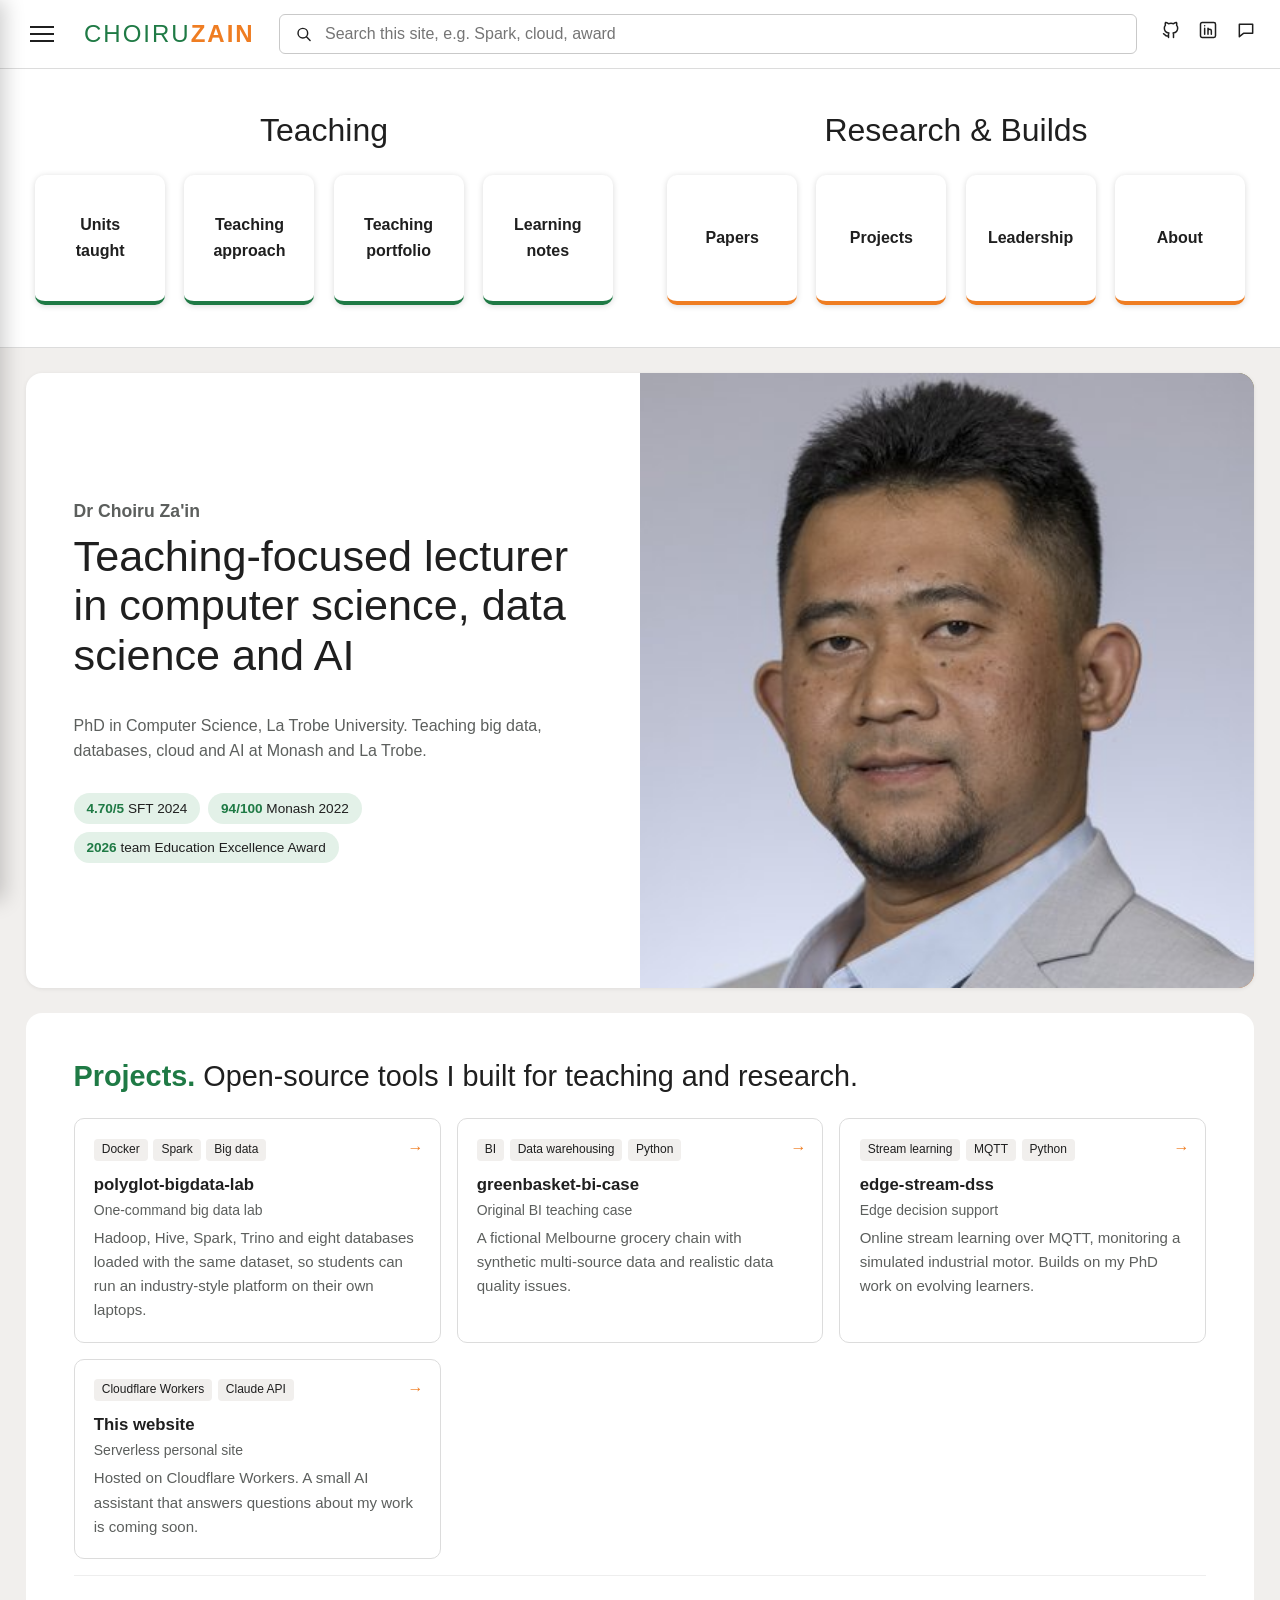
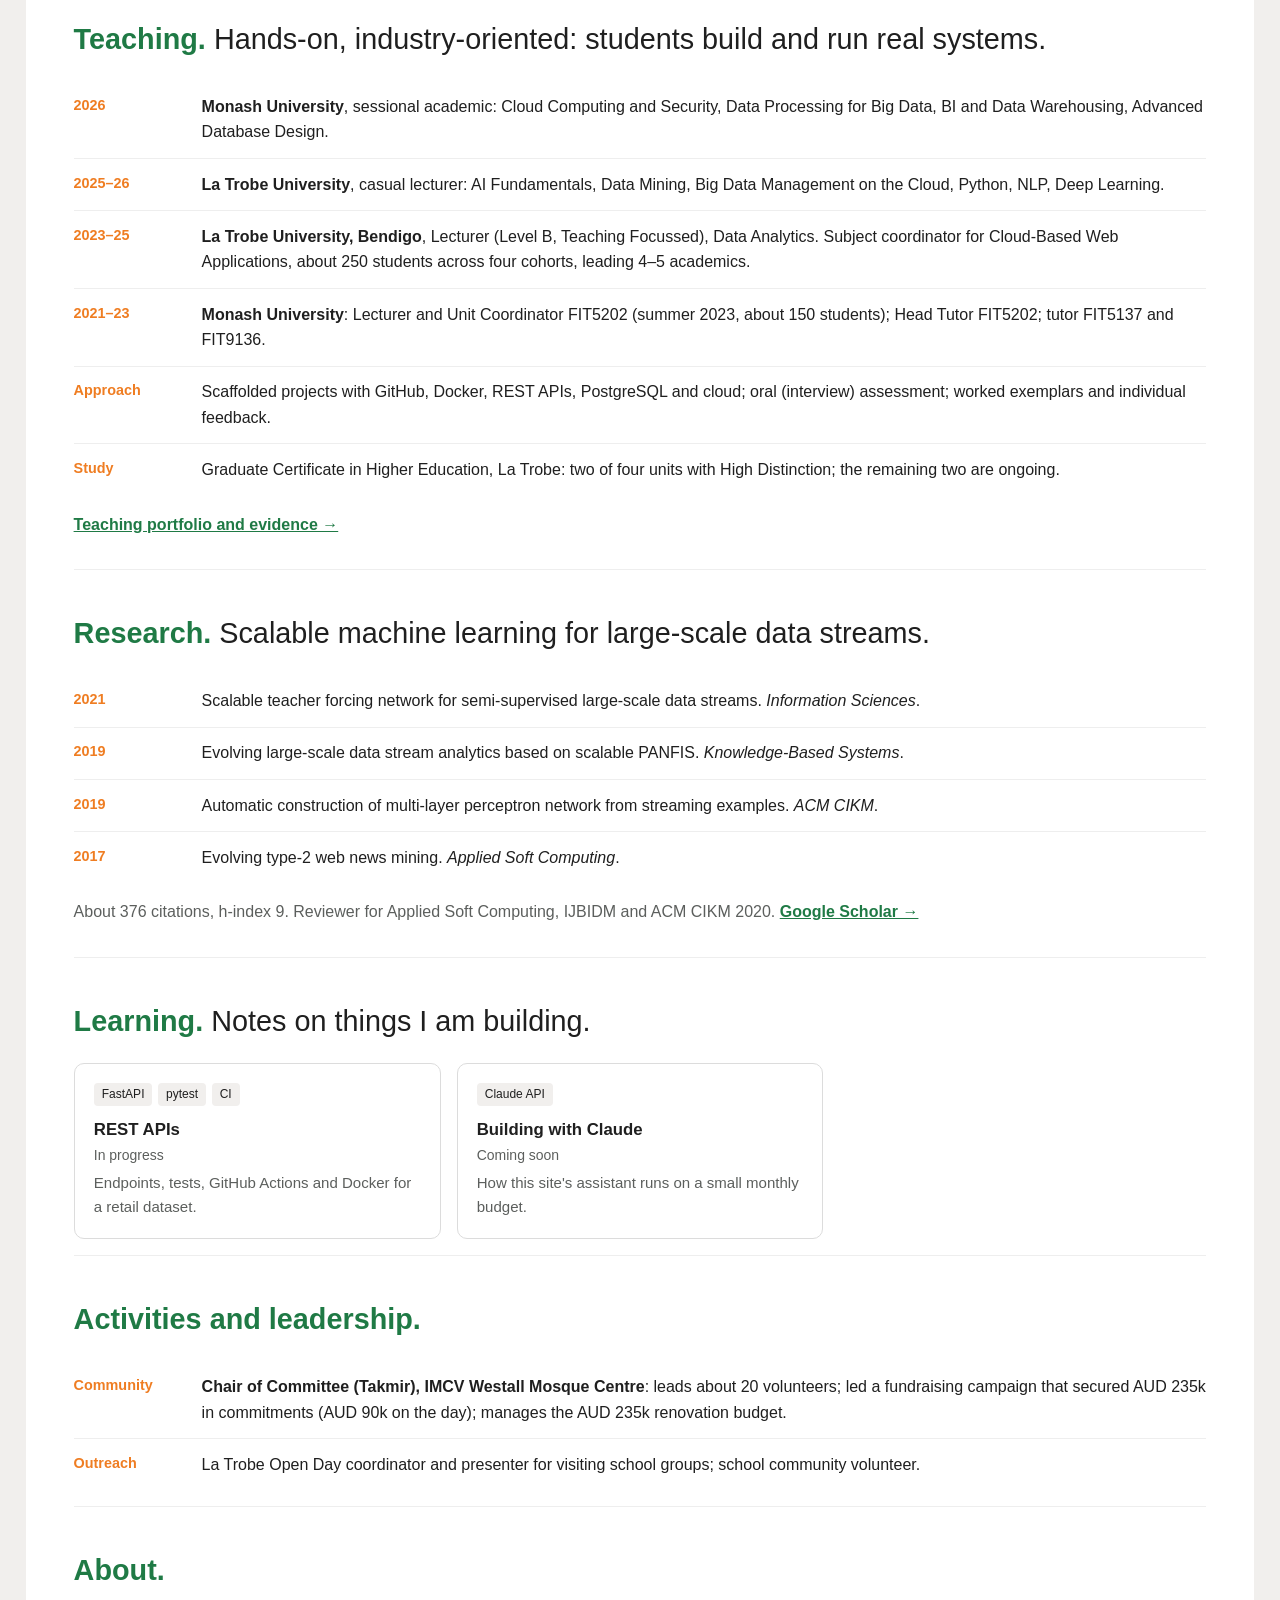
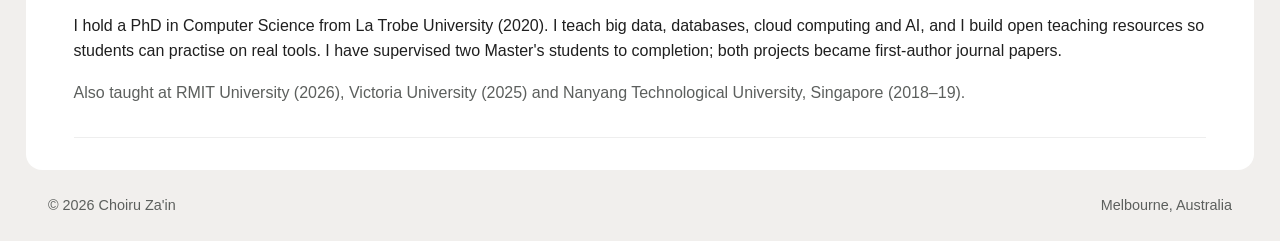
==== commit 3d41979e: "Design G: tiles and side panel" ====
--- a/public/index.html
+++ b/public/index.html
@@ -8,38 +8,43 @@
   <link rel="stylesheet" href="style.css">
 </head>
 <body>
-<aside class="side">
-  <div class="me">
-    <div class="avatar"><img src="photo.jpg" alt="Photo of Dr Choiru Za'in"></div>
-    <div class="name">Dr Choiru Za'in</div>
-    <div class="role">Lecturer, Computer Science</div>
+<header class="top">
+  <button class="burger" id="openMenu" aria-label="Open menu"><span></span><span></span><span></span></button>
+  <a class="logo" href="#home">CHOIRU<b>ZAIN</b></a>
+  <label class="search"><svg viewBox="0 0 24 24"><circle cx="11" cy="11" r="6"/><path d="M20 20l-4.5-4.5"/></svg>
+    <input id="q" type="search" placeholder="Search this site, e.g. Spark, cloud, award"></label>
+  <div class="icons">
+    <a href="https://github.com/choiruzain" title="GitHub"><svg viewBox="0 0 24 24"><path d="M9 19c-4 1.5-4-2-6-2.5M15 21v-3.5c0-1 .1-1.4-.5-2 2.8-.3 5.5-1.4 5.5-6a4.6 4.6 0 0 0-1.3-3.2 4.2 4.2 0 0 0-.1-3.2s-1.1-.3-3.5 1.3a12 12 0 0 0-6.2 0C6.5 2.8 5.4 3.1 5.4 3.1a4.2 4.2 0 0 0-.1 3.2A4.6 4.6 0 0 0 4 9.5c0 4.6 2.7 5.7 5.5 6-.6.6-.6 1.2-.5 2V21"/></svg></a>
+    <a href="https://www.linkedin.com/in/choiru-za-in-452358167/" title="LinkedIn"><svg viewBox="0 0 24 24"><rect x="3" y="3" width="18" height="18" rx="2"/><path d="M8 10v7M8 7v.01M12 17v-4a2 2 0 0 1 4 0v4M12 10v7"/></svg></a>
+    <a href="mailto:choiru.zain@monash.edu" title="Email"><svg viewBox="0 0 24 24"><path d="M4 5h16v11H9l-5 4z"/></svg></a>
   </div>
-  <nav>
-    <a href="#home" class="active"><svg viewBox="0 0 24 24"><path d="M3 11l9-7 9 7v9a1 1 0 0 1-1 1h-5v-6H9v6H4a1 1 0 0 1-1-1z"/></svg>Home</a>
-    <a href="#projects"><svg viewBox="0 0 24 24"><path d="M3 7a2 2 0 0 1 2-2h4l2 2h8a2 2 0 0 1 2 2v8a2 2 0 0 1-2 2H5a2 2 0 0 1-2-2z"/></svg>Projects</a>
-    <a href="#teaching"><svg viewBox="0 0 24 24"><path d="M2 9l10-5 10 5-10 5zM6 11v5c3 2 9 2 12 0v-5"/></svg>Teaching</a>
-    <a href="#research"><svg viewBox="0 0 24 24"><circle cx="11" cy="11" r="6"/><path d="M20 20l-4.5-4.5"/></svg>Research</a>
-    <a href="#learning"><svg viewBox="0 0 24 24"><path d="M4 5a2 2 0 0 1 2-2h12v16H6a2 2 0 0 0-2 2zM4 19V5"/></svg>Learning</a>
-    <a href="#activities"><svg viewBox="0 0 24 24"><circle cx="9" cy="8" r="3"/><circle cx="17" cy="9" r="2.5"/><path d="M3 20c0-3.5 3-6 6-6s6 2.5 6 6M15 20c0-2 1-4 3-4s3 1.5 3 4"/></svg>Activities</a>
-    <a href="#about"><svg viewBox="0 0 24 24"><circle cx="12" cy="12" r="9"/><circle cx="12" cy="10" r="3"/><path d="M6.5 18.5c1.5-2 3.5-3 5.5-3s4 1 5.5 3"/></svg>About</a>
-  </nav>
-  <div class="links">
-    <a href="mailto:choiru.zain@monash.edu">Email</a> · <a href="https://www.linkedin.com/in/choiru-za-in-452358167/">LinkedIn</a> · <a href="https://github.com/choiruzain">GitHub</a> · <a href="https://scholar.google.com/citations?user=Cudw4egAAAAJ">Scholar</a>
+</header>
+
+<section class="tiles" id="home">
+  <div class="group"><h2>Teaching</h2>
+    <div class="row">
+      <a class="tile" href="#teaching">Units<br>taught</a><a class="tile" href="#teaching">Teaching<br>approach</a>
+      <a class="tile" href="https://drive.google.com/drive/folders/1snjhBznt65JupvJGGm4GPiokunYorU8l?usp=sharing">Teaching<br>portfolio</a><a class="tile" href="#learning">Learning<br>notes</a>
+    </div></div>
+  <div class="group"><h2>Research &amp; Builds</h2>
+    <div class="row">
+      <a class="tile" href="#research">Papers</a><a class="tile" href="#projects">Projects</a>
+      <a class="tile" href="#activities">Leadership</a><a class="tile" href="#about">About</a>
+    </div></div>
+</section>
+
+<div class="feature">
+  <div class="ftext">
+    <p class="kicker">Dr Choiru Za'in</p>
+    <h1>Teaching-focused lecturer in computer science, data science and AI</h1>
+    <p>PhD in Computer Science, La Trobe University. Teaching big data, databases, cloud and AI at Monash and La Trobe.</p>
+    <div class="chips"><span><b>4.70/5</b> SFT 2024</span><span><b>94/100</b> Monash 2022</span><span><b>2026</b> team Education Excellence Award</span></div>
   </div>
-</aside>
+  <div class="fimg"><img src="photo.jpg" alt="Photo of Dr Choiru Za'in"></div>
+</div>
 
 <main>
-  <section id="home" class="hero">
-    <h1>Teaching-focused lecturer in computer science, data science and AI.</h1>
-    <p class="sub">PhD in Computer Science, La Trobe University. Teaching at Monash and La Trobe. Based in Melbourne.</p>
-    <div class="stats">
-      <div><b>4.70/5</b><span>La Trobe SFT, CSE3CWA 2024</span></div>
-      <div><b>94/100</b><span>Monash, FIT5137 2022 (faculty avg 83)</span></div>
-      <div><b>2026</b><span>Monash SSC Education Excellence Award, FIT3003 team</span></div>
-    </div>
-  </section>
-
-  <section id="projects">
+<section id="projects">
     <h2><span>Projects.</span> Open-source tools I built for teaching and research.</h2>
     <div class="cards">
       <a class="card" href="https://github.com/choiruzain/polyglot-bigdata-lab">
@@ -110,15 +115,48 @@
     <p class="muted">Also taught at RMIT University (2026), Victoria University (2025) and Nanyang Technological University, Singapore (2018–19).</p>
   </section>
 
-  <footer>&copy; 2026 Choiru Za'in</footer>
-</main>
+  </main>
+<footer><span>&copy; 2026 Choiru Za'in</span><span>Melbourne, Australia</span></footer>
+
+<!-- slide-out side panel -->
+<div class="scrim" id="scrim"></div>
+<aside class="panel" id="panel" aria-hidden="true">
+  <div class="pcol left">
+    <button class="cat active" data-cat="teach">Teaching <i>&rsaquo;</i></button>
+    <button class="cat" data-cat="research">Research <i>&rsaquo;</i></button>
+    <button class="cat" data-cat="projects">Projects <i>&rsaquo;</i></button>
+    <button class="cat" data-cat="learning">Learning <i>&rsaquo;</i></button>
+    <button class="cat" data-cat="activities">Activities <i>&rsaquo;</i></button>
+    <button class="cat" data-cat="about">About &amp; contact <i>&rsaquo;</i></button>
+  </div>
+  <div class="pcol right">
+    <div class="sub" data-sub="teach"><a href="#teaching">Teaching overview</a><a href="#teaching">Monash University (2021&ndash;2026)</a><a href="#teaching">La Trobe University (2023&ndash;2026)</a><a href="#teaching">Teaching approach</a><a href="https://drive.google.com/drive/folders/1snjhBznt65JupvJGGm4GPiokunYorU8l?usp=sharing">Teaching portfolio &rsaquo;</a></div>
+    <div class="sub" data-sub="research" hidden><a href="#research">Selected papers</a><a href="https://scholar.google.com/citations?user=Cudw4egAAAAJ">Google Scholar &rsaquo;</a></div>
+    <div class="sub" data-sub="projects" hidden><a href="https://github.com/choiruzain/polyglot-bigdata-lab">polyglot-bigdata-lab &rsaquo;</a><a href="https://github.com/choiruzain/greenbasket-bi-case">greenbasket-bi-case &rsaquo;</a><a href="https://github.com/choiruzain/edge-stream-dss">edge-stream-dss &rsaquo;</a><a href="https://github.com/choiruzain/personal-site">This website &rsaquo;</a></div>
+    <div class="sub" data-sub="learning" hidden><a href="#learning">REST APIs with FastAPI</a><a href="#learning">Building with Claude</a></div>
+    <div class="sub" data-sub="activities" hidden><a href="#activities">Community leadership</a><a href="#activities">Outreach</a></div>
+    <div class="sub" data-sub="about" hidden><a href="#about">About me</a><a href="mailto:choiru.zain@monash.edu">Email</a><a href="https://www.linkedin.com/in/choiru-za-in-452358167/">LinkedIn &rsaquo;</a><a href="https://github.com/choiruzain">GitHub &rsaquo;</a></div>
+  </div>
+  <button class="close" id="closeMenu" aria-label="Close menu">&times;</button>
+</aside>
 
 <script>
-  const links = [...document.querySelectorAll('nav a')];
-  const obs = new IntersectionObserver(es => es.forEach(e => {
-    if (e.isIntersecting) links.forEach(a => a.classList.toggle('active', a.getAttribute('href') === '#' + e.target.id));
-  }), { rootMargin: '-40% 0px -55% 0px' });
-  document.querySelectorAll('main section').forEach(s => obs.observe(s));
+  const panel=document.getElementById('panel'), scrim=document.getElementById('scrim');
+  const open=()=>{panel.classList.add('open');scrim.classList.add('open');panel.setAttribute('aria-hidden','false')};
+  const close=()=>{panel.classList.remove('open');scrim.classList.remove('open');panel.setAttribute('aria-hidden','true')};
+  document.getElementById('openMenu').onclick=open; document.getElementById('closeMenu').onclick=close; scrim.onclick=close;
+  panel.querySelectorAll('.sub a').forEach(a=>a.addEventListener('click',close));
+  panel.querySelectorAll('.cat').forEach(c=>c.addEventListener('click',()=>{
+    panel.querySelectorAll('.cat').forEach(x=>x.classList.toggle('active',x===c));
+    panel.querySelectorAll('.sub').forEach(s=>s.hidden=s.dataset.sub!==c.dataset.cat);
+  }));
+  document.addEventListener('keydown',e=>{if(e.key==='Escape')close()});
+  // simple search: highlight and jump to first match
+  document.getElementById('q').addEventListener('keydown',e=>{
+    if(e.key!=='Enter')return; const t=e.target.value.trim().toLowerCase(); if(!t)return;
+    const el=[...document.querySelectorAll('main .row, main .card, main p')].find(n=>n.textContent.toLowerCase().includes(t));
+    if(el){el.scrollIntoView({behavior:'smooth',block:'center'});el.classList.add('hit');setTimeout(()=>el.classList.remove('hit'),2000)}
+  });
 </script>
 </body>
 </html>
--- a/public/style.css
+++ b/public/style.css
@@ -1,40 +1,50 @@
-:root{--bg:#161616;--panel:#1c1c1c;--card:#1f1f1f;--line:#2c2c2c;--text:#ececec;--muted:#9a9a9a;--accent:#7dd3a8}
+:root{--green:#1f7a45;--green-l:#e3f1e8;--orange:#ef7d22;--text:#1f1f1f;--muted:#5c5f5d;--line:#dcdcdc;--grey:#f1efed}
 *{box-sizing:border-box}html{scroll-behavior:smooth}
-body{margin:0;background:var(--bg);color:var(--text);font-family:Inter,-apple-system,"Segoe UI",Helvetica,Arial,sans-serif;line-height:1.6}
-a{color:inherit}
-.side{position:fixed;inset:0 auto 0 0;width:320px;background:var(--panel);border-right:1px solid var(--line);padding:3.5rem 1.4rem 1.5rem;display:flex;flex-direction:column}
-.me{text-align:center;margin-bottom:3rem}
-.avatar{width:112px;height:112px;margin:0 auto 1rem;border-radius:50%;background:linear-gradient(135deg,#2f7d5b,#7dd3a8);display:flex;align-items:center;justify-content:center;overflow:hidden}
-.avatar span{font-size:2.4rem;font-weight:700;color:#0f2a1e}.avatar img{width:100%;height:100%;object-fit:cover}
-.name{font-size:1.35rem;font-weight:600}.role{color:var(--muted)}
-nav{display:flex;flex-direction:column}
-nav a{display:flex;align-items:center;gap:.9rem;padding:.75rem 1rem;color:var(--muted);text-decoration:none;font-size:1.02rem;border:1px solid transparent;border-radius:10px;border-bottom-color:var(--line);border-bottom-left-radius:0;border-bottom-right-radius:0}
-nav a:hover{color:var(--text)}
-nav a.active{color:var(--text);background:#262626;border-color:#3a3a3a;border-radius:10px}
-nav svg{width:20px;height:20px;fill:none;stroke:currentColor;stroke-width:1.6;stroke-linecap:round;stroke-linejoin:round}
-.links{margin-top:auto;font-size:.85rem;color:var(--muted);text-align:center}.links a{color:var(--muted)}.links a:hover{color:var(--accent)}
-main{margin-left:320px;padding:0 4rem;max-width:1180px}
-section{padding:4rem 0 2rem;border-bottom:1px solid var(--line)}
-.hero{padding-top:7rem;padding-bottom:4rem}
-.hero h1{font-size:3.4rem;line-height:1.1;letter-spacing:-1px;margin:0 0 1.4rem;max-width:16ch}
-.sub{font-size:1.15rem;color:#cfcfcf;margin:0 0 2.5rem}
-.stats{display:flex;gap:1rem;flex-wrap:wrap}.stats div{flex:1 1 180px;border:1px solid var(--line);border-radius:12px;padding:1rem 1.2rem;background:var(--card)}
-.stats b{display:block;font-size:1.6rem;color:var(--accent)}.stats span{color:var(--muted);font-size:.88rem}
-h2{font-size:1.35rem;font-weight:400;color:var(--muted);margin:0 0 1.6rem;position:relative;padding-left:1.1rem}
-h2::before{content:"";position:absolute;left:0;top:.65em;width:7px;height:7px;border-radius:50%;background:var(--text)}
-h2 span{color:var(--text)}
-.cards{display:grid;grid-template-columns:repeat(auto-fill,minmax(320px,1fr));gap:1rem}
-.card{position:relative;display:block;background:var(--card);border:1px solid var(--line);border-radius:14px;padding:1.2rem 1.3rem;text-decoration:none;transition:border-color .2s,transform .2s}
-a.card:hover{border-color:#4a4a4a;transform:translateY(-2px)}
-.tags{display:flex;gap:.4rem;flex-wrap:wrap;margin-bottom:.9rem}.tags i{font-style:normal;font-size:.78rem;color:var(--muted);border:1px solid var(--line);border-radius:6px;padding:.15rem .5rem}
-.go{position:absolute;top:1.1rem;right:1.1rem;width:30px;height:30px;border:1px solid var(--line);border-radius:50%;display:flex;align-items:center;justify-content:center;font-style:normal;font-size:.9rem}
-.card h3{margin:0 0 .4rem;font-size:1.1rem;font-weight:600}.card h3 small{font-weight:400;color:var(--muted);font-size:1rem;margin-left:.3rem}
-.card p{margin:0;color:#bdbdbd;font-size:.95rem}
-.list .row{display:grid;grid-template-columns:7rem 1fr;gap:1.2rem;padding:.9rem 0;border-top:1px solid var(--line);color:#cfcfcf}
-.list .row:first-child{border-top:none}.when{color:var(--muted);font-size:.9rem;padding-top:.1rem}
-.list b{color:var(--text);font-weight:600}
-.more{color:var(--accent);text-decoration:none}.more:hover{text-decoration:underline}.muted{color:var(--muted)}
-#about p{max-width:65ch;color:#cfcfcf}
-footer{padding:2rem 0;color:var(--muted);font-size:.85rem}
-@media(max-width:900px){.side{position:static;width:auto;padding:2rem 1rem}.me{margin-bottom:1.2rem}nav{flex-direction:row;flex-wrap:wrap;gap:.3rem}nav a{border:1px solid var(--line);border-radius:10px;padding:.45rem .7rem;font-size:.9rem}
-main{margin-left:0;padding:0 1.2rem}.hero{padding-top:3rem}.hero h1{font-size:2.2rem}.list .row{grid-template-columns:1fr;gap:.1rem}}
+body{margin:0;font-family:"Segoe UI",-apple-system,Helvetica,Arial,sans-serif;color:var(--text);background:#fff;line-height:1.6}
+a{color:var(--green)}
+.top{position:sticky;top:0;z-index:20;display:flex;align-items:center;gap:1.5rem;padding:.9rem 1.5rem;background:#fff;border-bottom:1px solid var(--line)}
+.burger{background:none;border:0;cursor:pointer;display:flex;flex-direction:column;gap:5px;padding:6px}.burger span{width:24px;height:2px;background:var(--text)}
+.logo{font-size:1.5rem;font-weight:300;letter-spacing:2px;color:var(--green);text-decoration:none}.logo b{color:var(--orange);font-weight:600}
+.search{flex:1;display:flex;align-items:center;gap:.6rem;border:1px solid #c9c9c9;border-radius:6px;padding:.55rem .9rem;max-width:900px}
+.search svg,.icons svg{width:20px;height:20px;fill:none;stroke:currentColor;stroke-width:1.8;stroke-linecap:round;stroke-linejoin:round}
+.search input{border:0;outline:0;font-size:1rem;width:100%;font-family:inherit}
+.icons{display:flex;gap:1.1rem;margin-left:auto}.icons a{color:var(--text)}.icons a:hover{color:var(--orange)}
+.tiles{display:flex;justify-content:space-around;flex-wrap:wrap;gap:2rem;padding:2.2rem 1.5rem 2.6rem;border-bottom:1px solid var(--line)}
+.group h2{text-align:center;font-weight:300;font-size:2rem;margin:0 0 1.2rem;color:var(--text)}
+.group .row{display:flex;gap:1.2rem}
+.tile{width:130px;height:130px;display:flex;align-items:center;justify-content:center;text-align:center;font-weight:600;color:var(--text);text-decoration:none;border-radius:10px;background:#fff;box-shadow:0 1px 6px rgba(0,0,0,.15);border-bottom:4px solid var(--green);transition:transform .15s}
+.group:last-child .tile{border-bottom-color:var(--orange)}
+.tile:hover{transform:translateY(-3px);background:var(--green-l)}
+.feature{display:grid;grid-template-columns:1fr 1fr;margin:1.6rem;border-radius:16px;overflow:hidden;background:#fff;box-shadow:0 1px 4px rgba(0,0,0,.08)}
+body{background:var(--grey)}.tiles{background:#fff}
+.ftext{padding:3.5rem 3rem;display:flex;flex-direction:column;justify-content:center}
+.kicker{color:var(--orange);font-size:1.1rem;margin:0 0 .4rem;font-weight:600}
+.ftext h1{font-weight:300;font-size:2.7rem;line-height:1.15;margin:0 0 1rem}
+.ftext p{color:var(--muted)}
+.chips{display:flex;flex-wrap:wrap;gap:.5rem;margin-top:.8rem}.chips span{background:var(--green-l);border-radius:999px;padding:.3rem .8rem;font-size:.85rem}.chips b{color:var(--green)}
+.fimg{min-height:420px;background:linear-gradient(135deg,var(--green),var(--orange))}.fimg img{width:100%;height:100%;object-fit:cover;object-position:center 25%;display:block}
+main{background:#fff;margin:0 1.6rem;border-radius:16px;padding:0 3rem 2rem}
+section{padding:2.5rem 0 1rem;border-bottom:1px solid #eee}
+main h2{font-weight:300;font-size:1.8rem;margin:0 0 1.2rem}main h2 span{font-weight:600;color:var(--green)}
+.cards{display:grid;grid-template-columns:repeat(auto-fill,minmax(280px,1fr));gap:1rem}
+.card{position:relative;display:block;border:1px solid var(--line);border-radius:10px;padding:1.2rem;text-decoration:none;color:var(--text);background:#fff}
+a.card:hover{box-shadow:0 4px 14px rgba(0,0,0,.1)}
+.tags{display:flex;flex-wrap:wrap;gap:.35rem;margin-bottom:.7rem}.tags i{font-style:normal;font-size:.75rem;background:var(--grey);border-radius:4px;padding:.1rem .5rem}
+.go{position:absolute;top:1rem;right:1rem;font-style:normal;color:var(--orange);font-weight:700}
+.card h3{margin:0 0 .3rem;font-size:1.05rem}.card h3 small{display:block;font-weight:400;color:var(--muted)}.card p{margin:0;color:var(--muted);font-size:.94rem}
+.list .row{display:grid;grid-template-columns:7rem 1fr;gap:1rem;padding:.8rem 0;border-top:1px solid #eee}.list .row:first-child{border:none}
+.when{color:var(--orange);font-weight:600;font-size:.9rem}.more{color:var(--green);font-weight:600}.muted{color:var(--muted)}
+.hit{background:#fff3e2;transition:background .3s}
+footer{display:flex;justify-content:space-between;padding:1.5rem 3rem;color:var(--muted);font-size:.9rem}
+/* side panel */
+.scrim{position:fixed;inset:0;background:rgba(0,0,0,.45);opacity:0;pointer-events:none;transition:opacity .25s;z-index:30}.scrim.open{opacity:1;pointer-events:auto}
+.panel{position:fixed;top:0;left:0;bottom:0;width:min(980px,100%);display:grid;grid-template-columns:1fr 1fr 64px;transform:translateX(-100%);transition:transform .3s ease;z-index:40;box-shadow:4px 0 20px rgba(0,0,0,.2)}
+.panel.open{transform:none}
+.pcol{padding:5rem 1.5rem 2rem;overflow:auto}.left{background:#fff}.right{background:var(--grey)}
+.cat{display:flex;justify-content:space-between;align-items:center;width:100%;border:0;background:none;font:inherit;font-size:1.25rem;text-align:left;padding:1.1rem 1.2rem;border-radius:8px;cursor:pointer;color:var(--text)}
+.cat i{font-style:normal;font-size:1.4rem}.cat.active{background:var(--green-l);font-weight:700;color:var(--green)}.cat:hover{color:var(--orange)}
+.sub a{display:block;font-size:1.2rem;padding:1.1rem 1rem;color:var(--text);text-decoration:none;border-radius:8px}.sub a:hover{background:#fff;color:var(--orange)}
+.close{background:#3d3d3d;color:#fff;border:0;font-size:2.4rem;cursor:pointer;align-self:stretch;padding-top:2rem}
+@media(max-width:900px){.search{display:none}.tiles{padding:1.2rem}.group .row{flex-wrap:wrap;justify-content:center}.tile{width:110px;height:110px}
+.feature{grid-template-columns:1fr;margin:1rem}.fimg{min-height:300px}.ftext{padding:2rem 1.4rem}.ftext h1{font-size:2rem}main{margin:0 1rem;padding:0 1.2rem 1rem}
+.panel{grid-template-columns:1fr 56px}.right{display:none}.list .row{grid-template-columns:1fr;gap:0}}
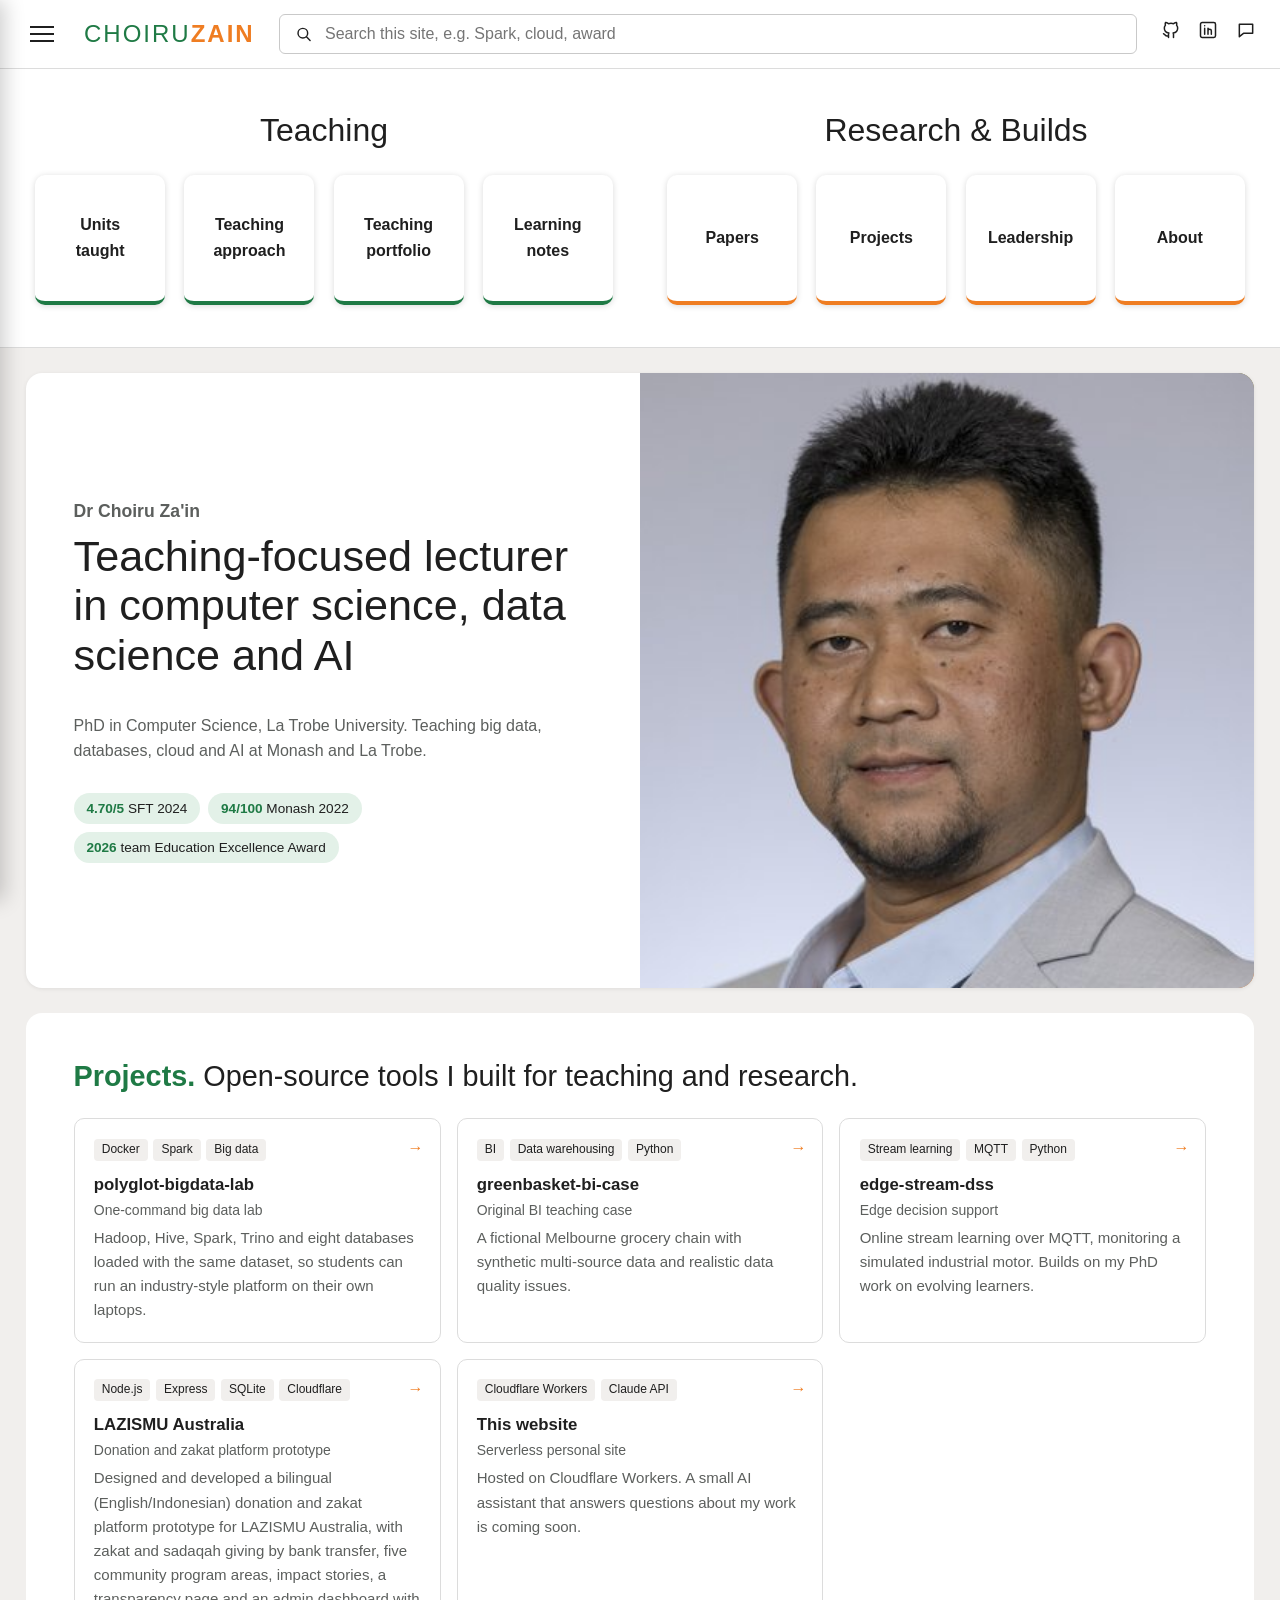
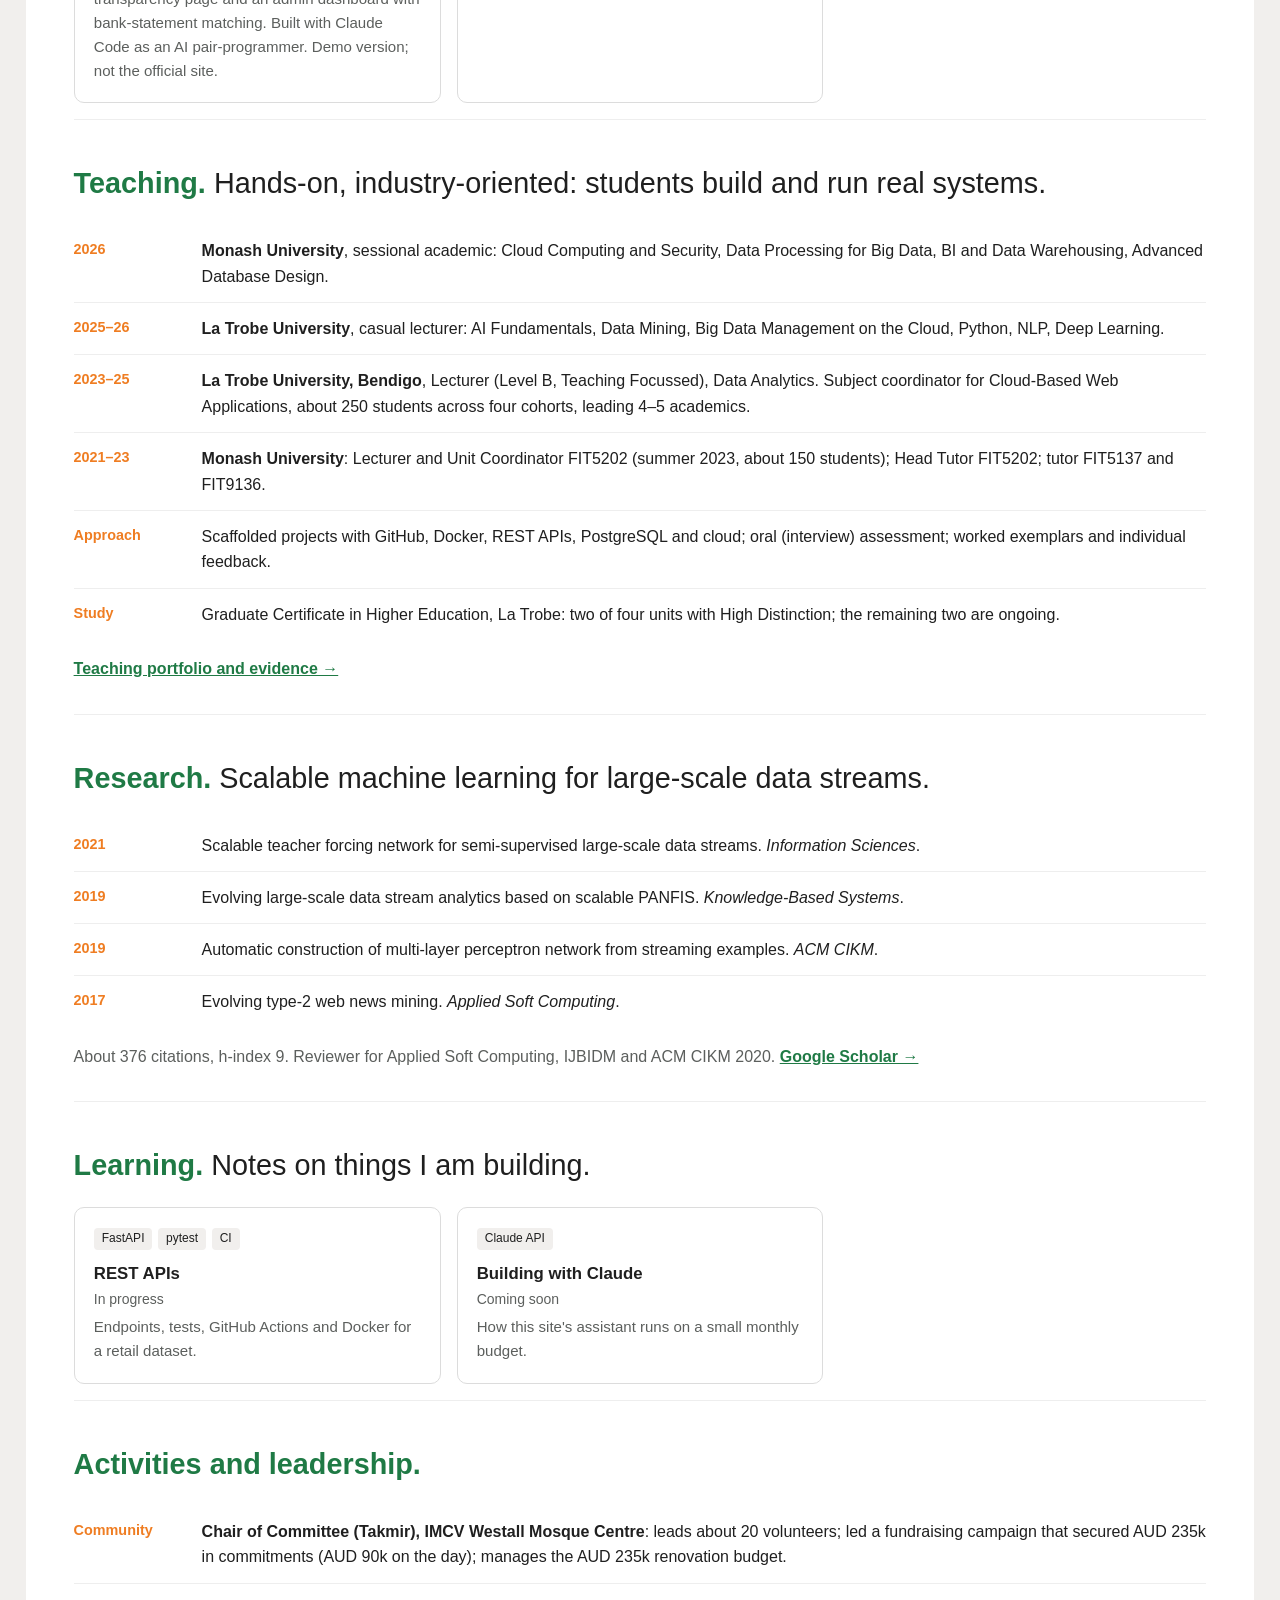
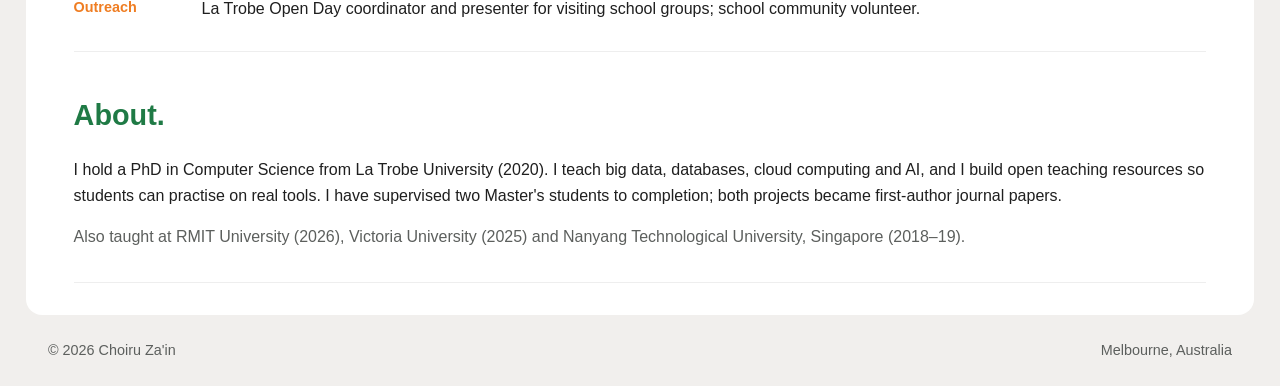
==== commit 9b963dac: "Add LAZISMU project card" ====
--- a/public/index.html
+++ b/public/index.html
@@ -59,6 +59,10 @@
         <div class="tags"><i>Stream learning</i><i>MQTT</i><i>Python</i></div><em class="go">&rarr;</em>
         <h3>edge-stream-dss <small>Edge decision support</small></h3>
         <p>Online stream learning over MQTT, monitoring a simulated industrial motor. Builds on my PhD work on evolving learners.</p></a>
+      <a class="card" href="https://lazismu-demo.choiruzain.workers.dev">
+        <div class="tags"><i>Node.js</i><i>Express</i><i>SQLite</i><i>Cloudflare</i></div><em class="go">&rarr;</em>
+        <h3>LAZISMU Australia <small>Donation and zakat platform prototype</small></h3>
+        <p>Designed and developed a bilingual (English/Indonesian) donation and zakat platform prototype for LAZISMU Australia, with zakat and sadaqah giving by bank transfer, five community program areas, impact stories, a transparency page and an admin dashboard with bank-statement matching. Built with Claude Code as an AI pair-programmer. Demo version; not the official site.</p></a>
       <a class="card" href="https://github.com/choiruzain/personal-site">
         <div class="tags"><i>Cloudflare Workers</i><i>Claude API</i></div><em class="go">&rarr;</em>
         <h3>This website <small>Serverless personal site</small></h3>
@@ -132,7 +136,7 @@
   <div class="pcol right">
     <div class="sub" data-sub="teach"><a href="#teaching">Teaching overview</a><a href="#teaching">Monash University (2021&ndash;2026)</a><a href="#teaching">La Trobe University (2023&ndash;2026)</a><a href="#teaching">Teaching approach</a><a href="https://drive.google.com/drive/folders/1snjhBznt65JupvJGGm4GPiokunYorU8l?usp=sharing">Teaching portfolio &rsaquo;</a></div>
     <div class="sub" data-sub="research" hidden><a href="#research">Selected papers</a><a href="https://scholar.google.com/citations?user=Cudw4egAAAAJ">Google Scholar &rsaquo;</a></div>
-    <div class="sub" data-sub="projects" hidden><a href="https://github.com/choiruzain/polyglot-bigdata-lab">polyglot-bigdata-lab &rsaquo;</a><a href="https://github.com/choiruzain/greenbasket-bi-case">greenbasket-bi-case &rsaquo;</a><a href="https://github.com/choiruzain/edge-stream-dss">edge-stream-dss &rsaquo;</a><a href="https://github.com/choiruzain/personal-site">This website &rsaquo;</a></div>
+    <div class="sub" data-sub="projects" hidden><a href="https://github.com/choiruzain/polyglot-bigdata-lab">polyglot-bigdata-lab &rsaquo;</a><a href="https://github.com/choiruzain/greenbasket-bi-case">greenbasket-bi-case &rsaquo;</a><a href="https://github.com/choiruzain/edge-stream-dss">edge-stream-dss &rsaquo;</a><a href="https://lazismu-demo.choiruzain.workers.dev">LAZISMU Australia demo &rsaquo;</a><a href="https://github.com/choiruzain/personal-site">This website &rsaquo;</a></div>
     <div class="sub" data-sub="learning" hidden><a href="#learning">REST APIs with FastAPI</a><a href="#learning">Building with Claude</a></div>
     <div class="sub" data-sub="activities" hidden><a href="#activities">Community leadership</a><a href="#activities">Outreach</a></div>
     <div class="sub" data-sub="about" hidden><a href="#about">About me</a><a href="mailto:choiru.zain@monash.edu">Email</a><a href="https://www.linkedin.com/in/choiru-za-in-452358167/">LinkedIn &rsaquo;</a><a href="https://github.com/choiruzain">GitHub &rsaquo;</a></div>
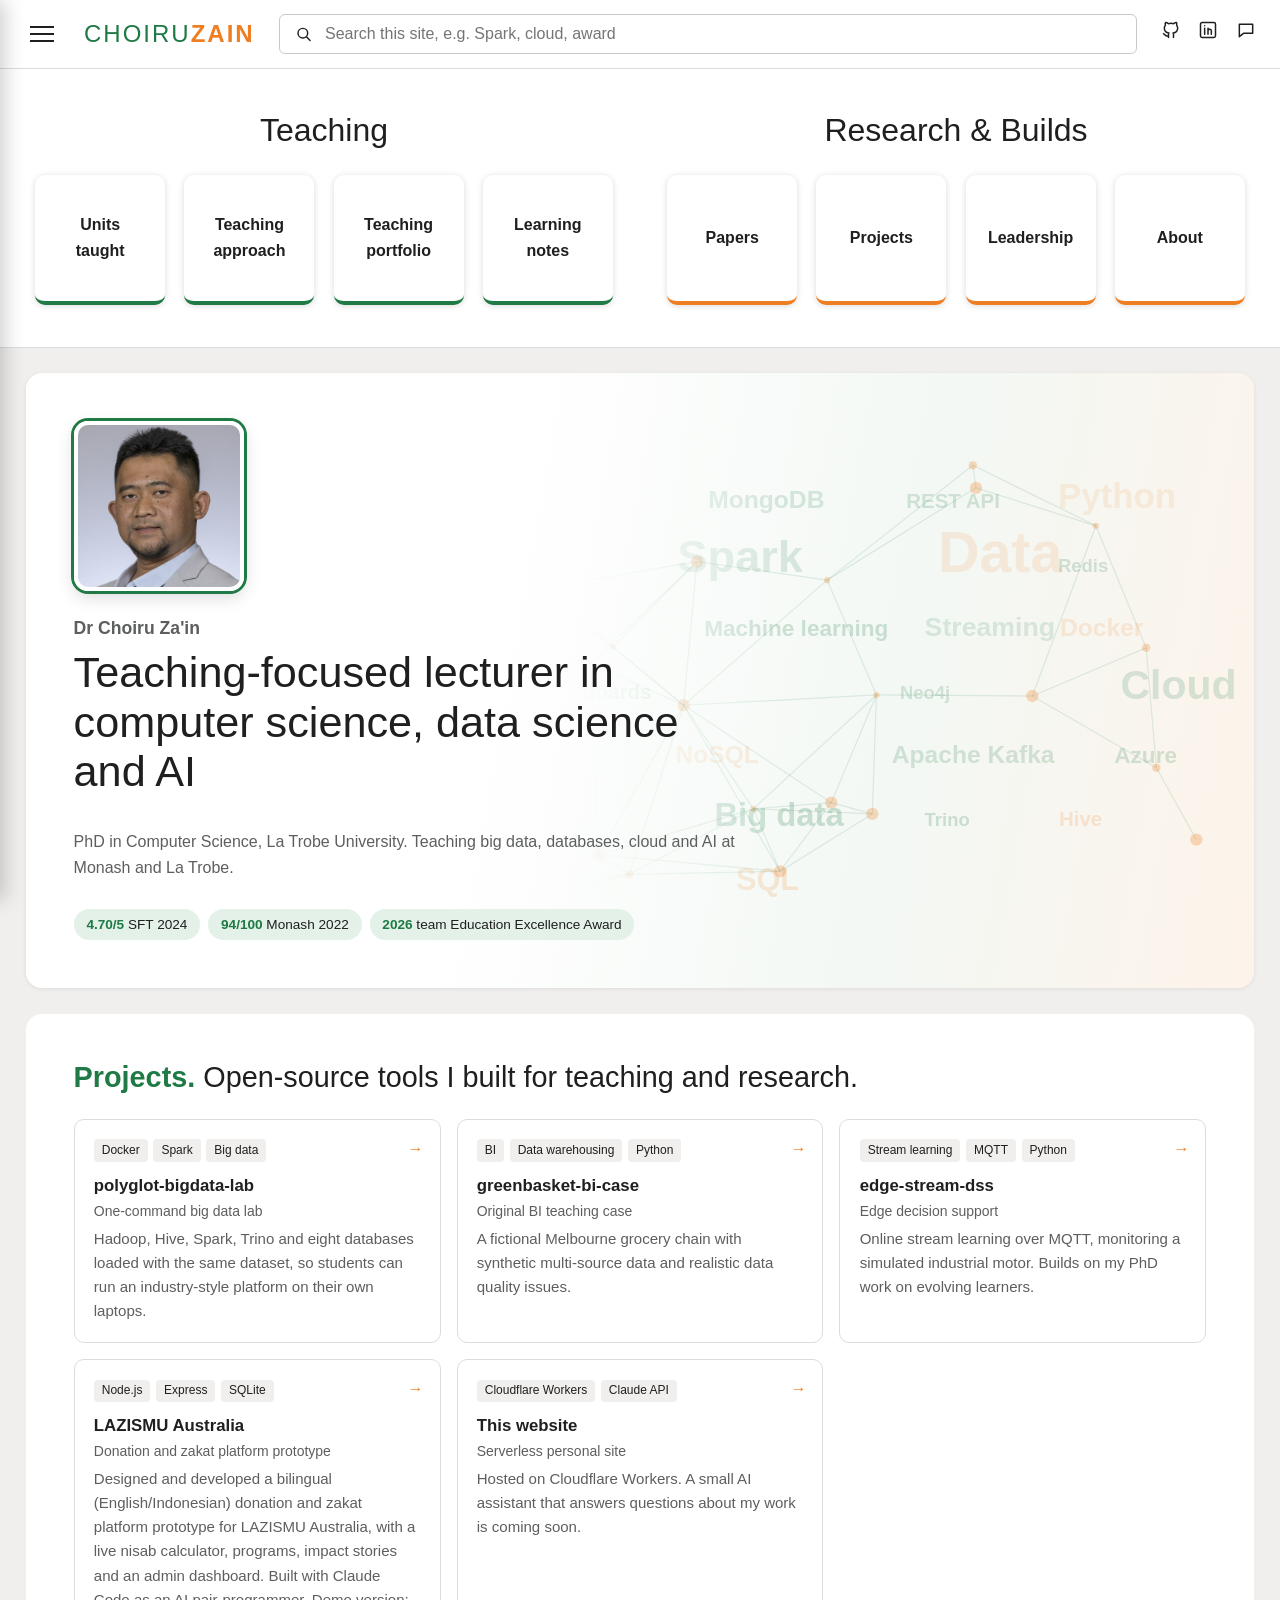
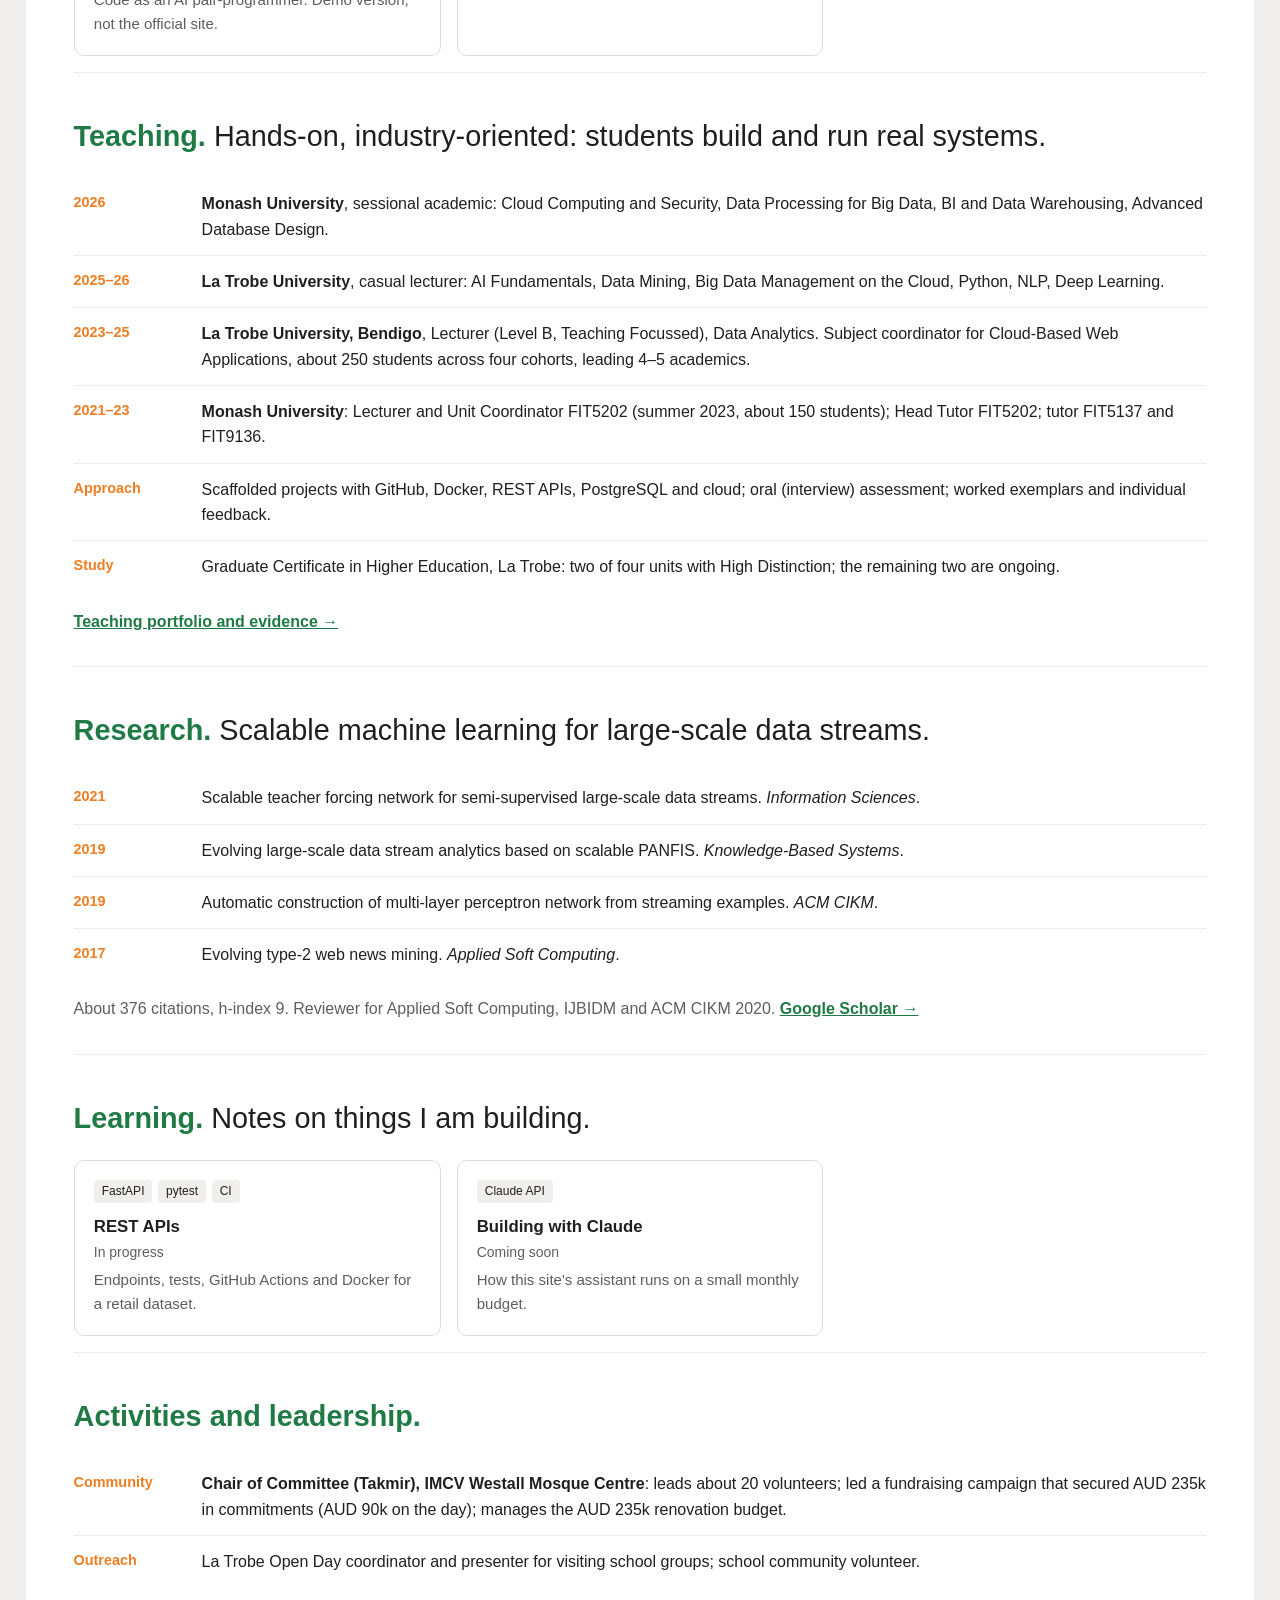
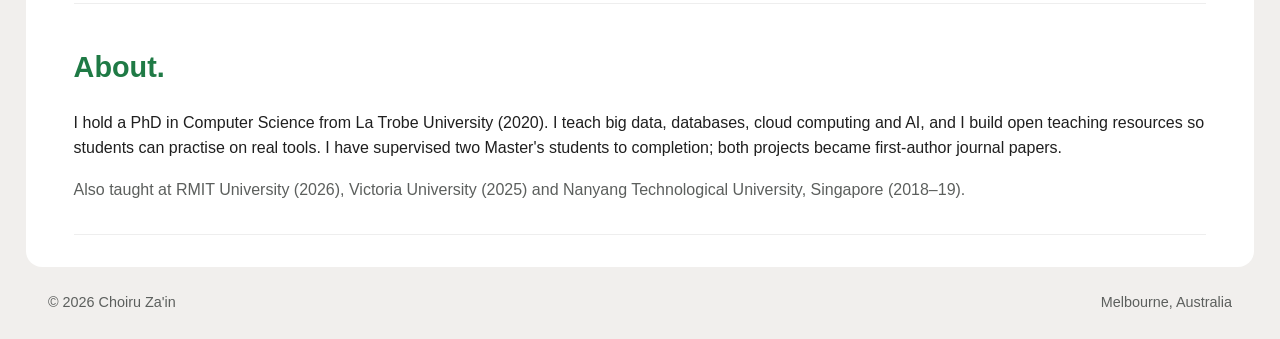
==== commit 0612dbd6: "Hero: photo box and tech background" ====
--- a/public/index.html
+++ b/public/index.html
@@ -34,13 +34,18 @@
 </section>
 
 <div class="feature">
+  <svg class="ftech" viewBox="0 0 1300 600" preserveAspectRatio="xMaxYMid slice" aria-hidden="true">
+  <g stroke="#1f7a45" stroke-opacity=".12" stroke-width="1.2"><line x1="837" y1="486" x2="811" y2="425"/><line x1="837" y1="486" x2="743" y2="324"/><line x1="837" y1="486" x2="927" y2="430"/><line x1="837" y1="486" x2="690" y2="489"/><line x1="837" y1="486" x2="660" y2="470"/><line x1="837" y1="486" x2="887" y2="419"/><line x1="811" y1="425" x2="743" y2="324"/><line x1="811" y1="425" x2="927" y2="430"/><line x1="811" y1="425" x2="690" y2="489"/><line x1="811" y1="425" x2="931" y2="314"/><line x1="811" y1="425" x2="660" y2="470"/><line x1="811" y1="425" x2="887" y2="419"/><line x1="1204" y1="385" x2="1083" y2="315"/><line x1="1204" y1="385" x2="1243" y2="455"/><line x1="1204" y1="385" x2="1194" y2="268"/><line x1="543" y1="502" x2="690" y2="489"/><line x1="543" y1="502" x2="660" y2="470"/><line x1="543" y1="502" x2="532" y2="526"/><line x1="883" y1="202" x2="1025" y2="90"/><line x1="883" y1="202" x2="743" y2="324"/><line x1="883" y1="202" x2="1028" y2="112"/><line x1="883" y1="202" x2="931" y2="314"/><line x1="883" y1="202" x2="756" y2="184"/><line x1="1145" y1="149" x2="1025" y2="90"/><line x1="1145" y1="149" x2="1028" y2="112"/><line x1="1145" y1="149" x2="1083" y2="315"/><line x1="1145" y1="149" x2="1194" y2="268"/><line x1="1025" y1="90" x2="1028" y2="112"/><line x1="743" y1="324" x2="652" y2="283"/><line x1="743" y1="324" x2="690" y2="489"/><line x1="743" y1="324" x2="931" y2="314"/><line x1="743" y1="324" x2="660" y2="470"/><line x1="743" y1="324" x2="887" y2="419"/><line x1="743" y1="324" x2="756" y2="184"/><line x1="743" y1="324" x2="604" y2="210"/><line x1="743" y1="324" x2="674" y2="267"/><line x1="652" y1="283" x2="660" y2="470"/><line x1="652" y1="283" x2="756" y2="184"/><line x1="652" y1="283" x2="604" y2="210"/><line x1="652" y1="283" x2="674" y2="267"/><line x1="927" y1="430" x2="931" y2="314"/><line x1="927" y1="430" x2="887" y2="419"/><line x1="690" y1="489" x2="660" y2="470"/><line x1="690" y1="489" x2="532" y2="526"/><line x1="931" y1="314" x2="1083" y2="315"/><line x1="931" y1="314" x2="887" y2="419"/><line x1="660" y1="470" x2="532" y2="526"/><line x1="1083" y1="315" x2="1194" y2="268"/><line x1="756" y1="184" x2="604" y2="210"/><line x1="756" y1="184" x2="674" y2="267"/><line x1="604" y1="210" x2="674" y2="267"/></g>
+  <g fill="#ef7d22" fill-opacity=".28"><circle cx="837" cy="486" r="6"/><circle cx="811" cy="425" r="3"/><circle cx="1204" cy="385" r="4"/><circle cx="543" cy="502" r="4"/><circle cx="883" cy="202" r="3"/><circle cx="1145" cy="149" r="3"/><circle cx="1025" cy="90" r="4"/><circle cx="743" cy="324" r="6"/><circle cx="652" cy="283" r="4"/><circle cx="927" cy="430" r="6"/><circle cx="1028" cy="112" r="6"/><circle cx="690" cy="489" r="4"/><circle cx="931" cy="314" r="3"/><circle cx="660" cy="470" r="6"/><circle cx="1083" cy="315" r="6"/><circle cx="1243" cy="455" r="6"/><circle cx="887" cy="419" r="6"/><circle cx="756" cy="184" r="6"/><circle cx="604" cy="210" r="6"/><circle cx="674" cy="267" r="3"/><circle cx="1194" cy="268" r="4"/><circle cx="532" cy="526" r="6"/></g>
+  <g font-family="Segoe UI,Helvetica,Arial,sans-serif"><text x="526" y="504" font-size="30" fill="#1f7a45" fill-opacity="0.11" font-weight="700">Hadoop</text><text x="737" y="194" font-size="44" fill="#1f7a45" fill-opacity="0.15" font-weight="700">Spark</text><text x="1169" y="318" font-size="40" fill="#1f7a45" fill-opacity="0.17" font-weight="700">Cloud</text><text x="991" y="194" font-size="56" fill="#ef7d22" fill-opacity="0.12" font-weight="700">Data</text><text x="794" y="504" font-size="30" fill="#ef7d22" fill-opacity="0.18" font-weight="700">SQL</text><text x="767" y="132" font-size="24" fill="#1f7a45" fill-opacity="0.17" font-weight="700">MongoDB</text><text x="1108" y="132" font-size="34" fill="#ef7d22" fill-opacity="0.11" font-weight="700">Python</text><text x="946" y="380" font-size="24" fill="#1f7a45" fill-opacity="0.18" font-weight="700">Apache Kafka</text><text x="574" y="70" font-size="48" fill="#1f7a45" fill-opacity="0.16" font-weight="700">AI</text><text x="978" y="256" font-size="26" fill="#1f7a45" fill-opacity="0.14" font-weight="700">Streaming</text><text x="543" y="194" font-size="28" fill="#ef7d22" fill-opacity="0.19" font-weight="700">ETL</text><text x="1110" y="256" font-size="24" fill="#ef7d22" fill-opacity="0.14" font-weight="700">Docker</text><text x="1163" y="380" font-size="22" fill="#1f7a45" fill-opacity="0.19" font-weight="700">Azure</text><text x="556" y="442" font-size="22" fill="#ef7d22" fill-opacity="0.22" font-weight="700">AWS</text><text x="735" y="380" font-size="24" fill="#ef7d22" fill-opacity="0.15" font-weight="700">NoSQL</text><text x="763" y="256" font-size="22" fill="#1f7a45" fill-opacity="0.21" font-weight="700">Machine learning</text><text x="773" y="442" font-size="32" fill="#1f7a45" fill-opacity="0.22" font-weight="700">Big data</text><text x="1109" y="442" font-size="20" fill="#ef7d22" fill-opacity="0.17" font-weight="700">Hive</text><text x="960" y="132" font-size="20" fill="#1f7a45" fill-opacity="0.18" font-weight="700">REST API</text><text x="596" y="318" font-size="20" fill="#1f7a45" fill-opacity="0.17" font-weight="700">Dashboards</text><text x="978" y="442" font-size="18" fill="#1f7a45" fill-opacity="0.2" font-weight="700">Trino</text><text x="954" y="318" font-size="18" fill="#1f7a45" fill-opacity="0.18" font-weight="700">Neo4j</text><text x="1108" y="194" font-size="18" fill="#1f7a45" fill-opacity="0.19" font-weight="700">Redis</text></g>
+</svg>
   <div class="ftext">
+    <img class="fphoto" src="photo.jpg" alt="Photo of Dr Choiru Za'in">
     <p class="kicker">Dr Choiru Za'in</p>
     <h1>Teaching-focused lecturer in computer science, data science and AI</h1>
     <p>PhD in Computer Science, La Trobe University. Teaching big data, databases, cloud and AI at Monash and La Trobe.</p>
     <div class="chips"><span><b>4.70/5</b> SFT 2024</span><span><b>94/100</b> Monash 2022</span><span><b>2026</b> team Education Excellence Award</span></div>
   </div>
-  <div class="fimg"><img src="photo.jpg" alt="Photo of Dr Choiru Za'in"></div>
 </div>
 
 <main>
@@ -60,9 +65,9 @@
         <h3>edge-stream-dss <small>Edge decision support</small></h3>
         <p>Online stream learning over MQTT, monitoring a simulated industrial motor. Builds on my PhD work on evolving learners.</p></a>
       <a class="card" href="https://lazismu-demo.choiruzain.workers.dev">
-        <div class="tags"><i>Node.js</i><i>Express</i><i>SQLite</i><i>Cloudflare</i></div><em class="go">&rarr;</em>
+        <div class="tags"><i>Node.js</i><i>Express</i><i>SQLite</i></div><em class="go">&rarr;</em>
         <h3>LAZISMU Australia <small>Donation and zakat platform prototype</small></h3>
-        <p>Designed and developed a bilingual (English/Indonesian) donation and zakat platform prototype for LAZISMU Australia, with zakat and sadaqah giving by bank transfer, five community program areas, impact stories, a transparency page and an admin dashboard with bank-statement matching. Built with Claude Code as an AI pair-programmer. Demo version; not the official site.</p></a>
+        <p>Designed and developed a bilingual (English/Indonesian) donation and zakat platform prototype for LAZISMU Australia, with a live nisab calculator, programs, impact stories and an admin dashboard. Built with Claude Code as an AI pair-programmer. Demo version; not the official site.</p></a>
       <a class="card" href="https://github.com/choiruzain/personal-site">
         <div class="tags"><i>Cloudflare Workers</i><i>Claude API</i></div><em class="go">&rarr;</em>
         <h3>This website <small>Serverless personal site</small></h3>
--- a/public/style.css
+++ b/public/style.css
@@ -48,3 +48,12 @@
 @media(max-width:900px){.search{display:none}.tiles{padding:1.2rem}.group .row{flex-wrap:wrap;justify-content:center}.tile{width:110px;height:110px}
 .feature{grid-template-columns:1fr;margin:1rem}.fimg{min-height:300px}.ftext{padding:2rem 1.4rem}.ftext h1{font-size:2rem}main{margin:0 1rem;padding:0 1.2rem 1rem}
 .panel{grid-template-columns:1fr 56px}.right{display:none}.list .row{grid-template-columns:1fr;gap:0}}
+/* G2: photo box + tech background */
+.feature{position:relative;display:block;min-height:540px;background:linear-gradient(100deg,#fff 0 38%,#f3f8f4 70%,#fdf3ea)}
+.ftech{position:absolute;inset:0;width:100%;height:100%}
+.feature .ftext{position:relative;max-width:760px;padding:3rem}
+.fphoto{width:170px;height:170px;object-fit:cover;object-position:center 20%;border-radius:14px;border:4px solid #fff;box-shadow:0 0 0 3px var(--green),0 6px 18px rgba(0,0,0,.15);margin-bottom:1.4rem}
+.fimg{display:none}
+@media(max-width:900px){.feature{min-height:0}.feature .ftext{padding:2rem 1.4rem}.fphoto{width:130px;height:130px}.ftech{opacity:.6}}
+.ftech{-webkit-mask-image:linear-gradient(90deg,transparent 0 45%,#000 62%);mask-image:linear-gradient(90deg,transparent 0 45%,#000 62%)}
+@media(max-width:900px){.ftech{-webkit-mask-image:linear-gradient(180deg,transparent 0 30%,rgba(0,0,0,.35));mask-image:linear-gradient(180deg,transparent 0 30%,rgba(0,0,0,.35))}}
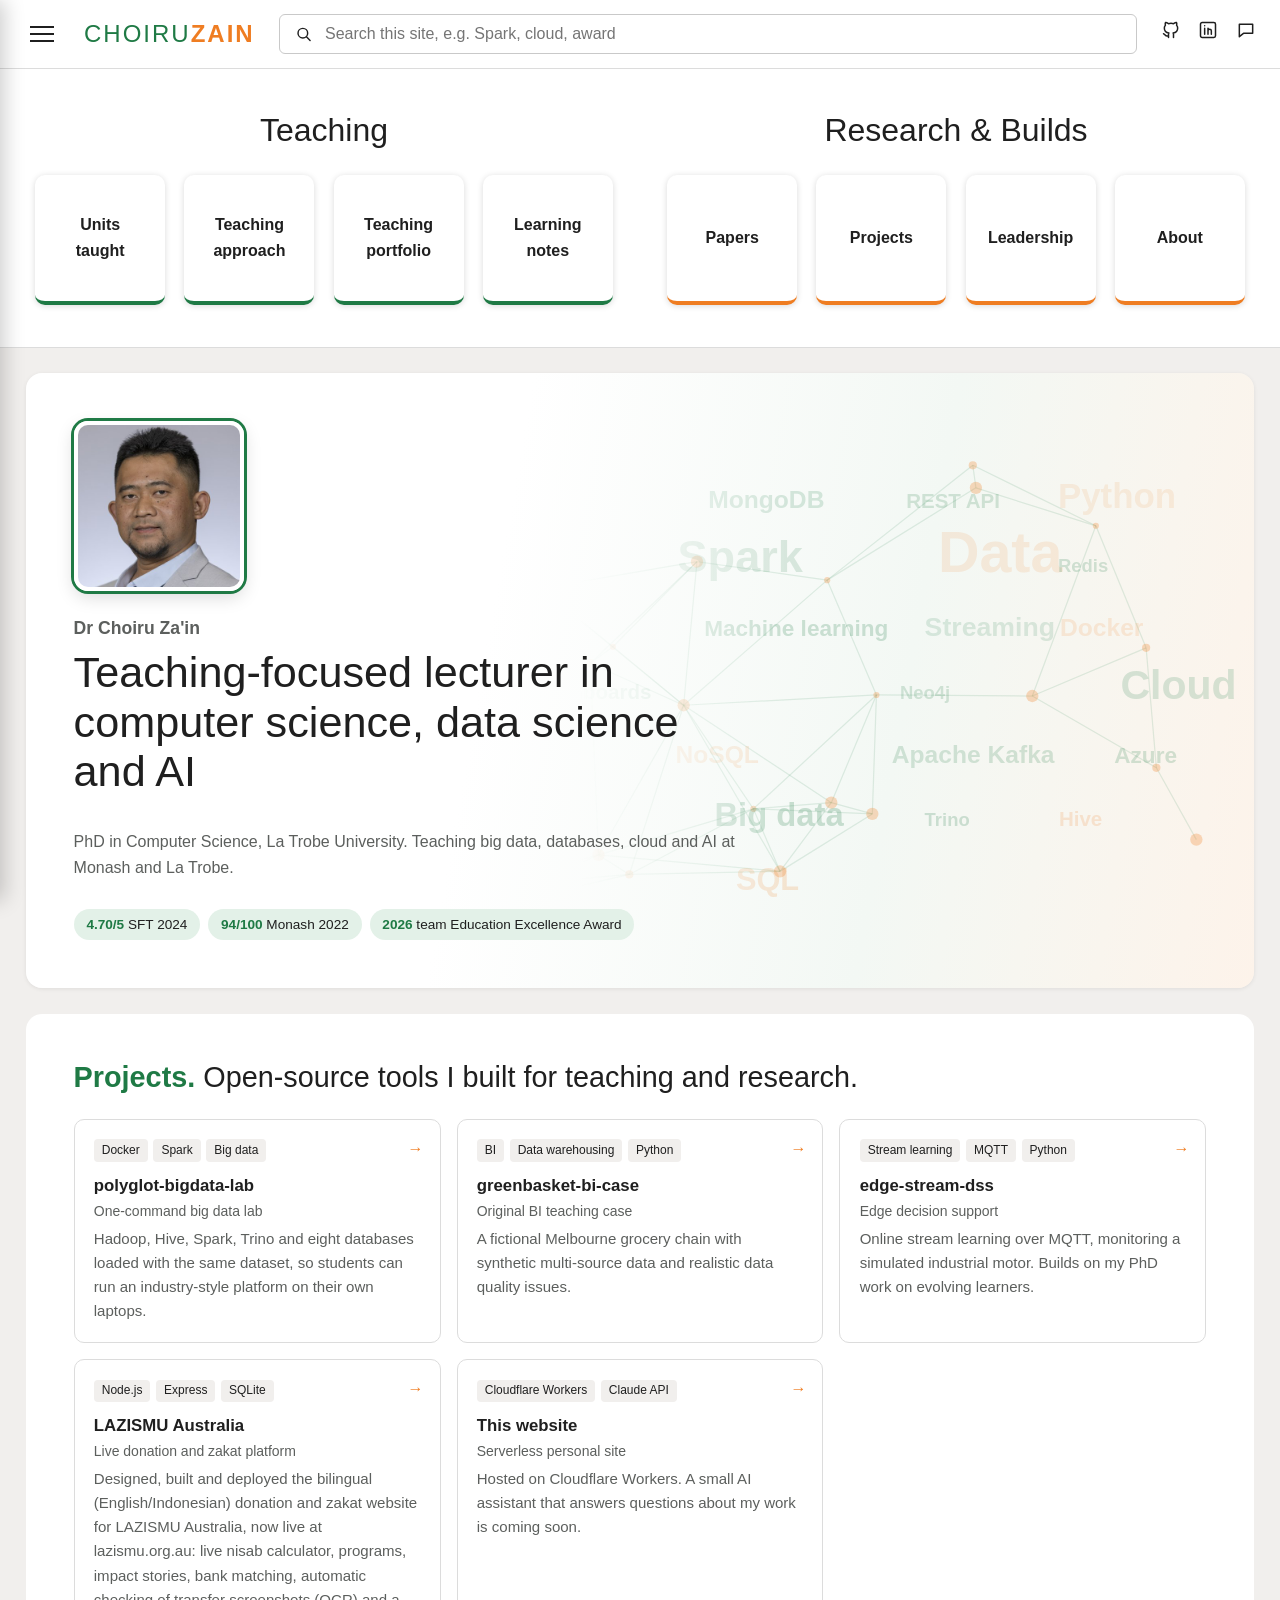
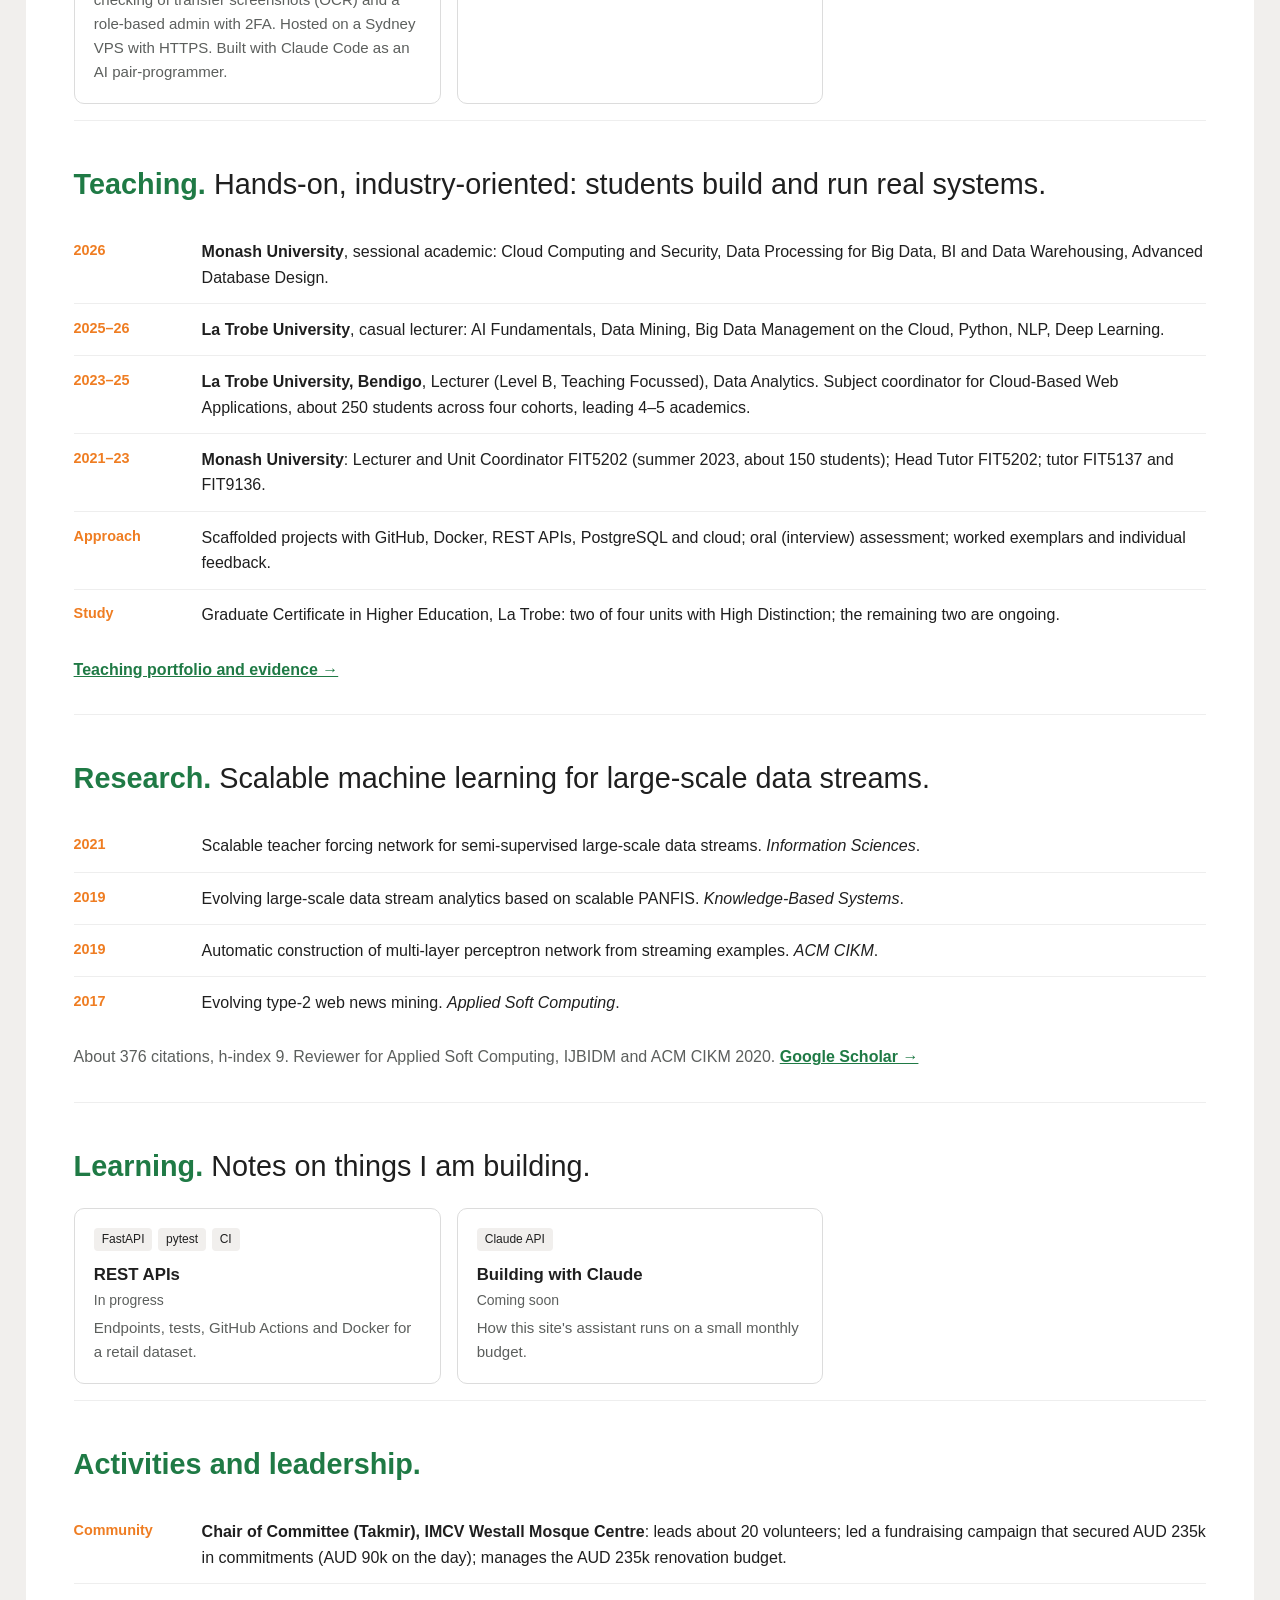
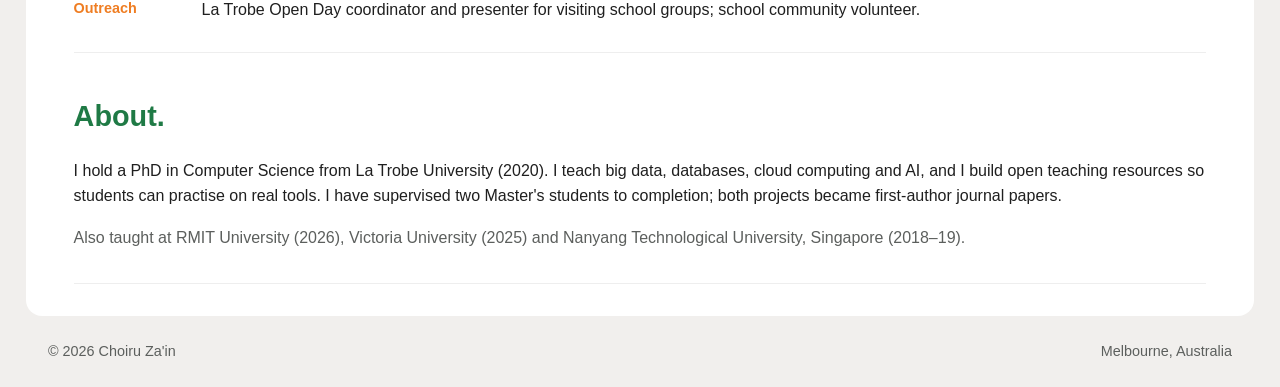
==== commit b72712a0: "LAZISMU card: link to the live site lazismu.org.au Co-Authored-By: Claude Opus 5.5 <noreply@anthropi" ====
--- a/public/index.html
+++ b/public/index.html
@@ -64,10 +64,10 @@
         <div class="tags"><i>Stream learning</i><i>MQTT</i><i>Python</i></div><em class="go">&rarr;</em>
         <h3>edge-stream-dss <small>Edge decision support</small></h3>
         <p>Online stream learning over MQTT, monitoring a simulated industrial motor. Builds on my PhD work on evolving learners.</p></a>
-      <a class="card" href="https://lazismu-demo.choiruzain.workers.dev">
+      <a class="card" href="https://lazismu.org.au" target="_blank" rel="noopener">
         <div class="tags"><i>Node.js</i><i>Express</i><i>SQLite</i></div><em class="go">&rarr;</em>
-        <h3>LAZISMU Australia <small>Donation and zakat platform prototype</small></h3>
-        <p>Designed and developed a bilingual (English/Indonesian) donation and zakat platform prototype for LAZISMU Australia, with a live nisab calculator, programs, impact stories and an admin dashboard. Built with Claude Code as an AI pair-programmer. Demo version; not the official site.</p></a>
+        <h3>LAZISMU Australia <small>Live donation and zakat platform</small></h3>
+        <p>Designed, built and deployed the bilingual (English/Indonesian) donation and zakat website for LAZISMU Australia, now live at lazismu.org.au: live nisab calculator, programs, impact stories, bank matching, automatic checking of transfer screenshots (OCR) and a role-based admin with 2FA. Hosted on a Sydney VPS with HTTPS. Built with Claude Code as an AI pair-programmer.</p></a>
       <a class="card" href="https://github.com/choiruzain/personal-site">
         <div class="tags"><i>Cloudflare Workers</i><i>Claude API</i></div><em class="go">&rarr;</em>
         <h3>This website <small>Serverless personal site</small></h3>
@@ -141,7 +141,7 @@
   <div class="pcol right">
     <div class="sub" data-sub="teach"><a href="#teaching">Teaching overview</a><a href="#teaching">Monash University (2021&ndash;2026)</a><a href="#teaching">La Trobe University (2023&ndash;2026)</a><a href="#teaching">Teaching approach</a><a href="https://drive.google.com/drive/folders/1snjhBznt65JupvJGGm4GPiokunYorU8l?usp=sharing">Teaching portfolio &rsaquo;</a></div>
     <div class="sub" data-sub="research" hidden><a href="#research">Selected papers</a><a href="https://scholar.google.com/citations?user=Cudw4egAAAAJ">Google Scholar &rsaquo;</a></div>
-    <div class="sub" data-sub="projects" hidden><a href="https://github.com/choiruzain/polyglot-bigdata-lab">polyglot-bigdata-lab &rsaquo;</a><a href="https://github.com/choiruzain/greenbasket-bi-case">greenbasket-bi-case &rsaquo;</a><a href="https://github.com/choiruzain/edge-stream-dss">edge-stream-dss &rsaquo;</a><a href="https://lazismu-demo.choiruzain.workers.dev">LAZISMU Australia demo &rsaquo;</a><a href="https://github.com/choiruzain/personal-site">This website &rsaquo;</a></div>
+    <div class="sub" data-sub="projects" hidden><a href="https://github.com/choiruzain/polyglot-bigdata-lab">polyglot-bigdata-lab &rsaquo;</a><a href="https://github.com/choiruzain/greenbasket-bi-case">greenbasket-bi-case &rsaquo;</a><a href="https://github.com/choiruzain/edge-stream-dss">edge-stream-dss &rsaquo;</a><a href="https://lazismu.org.au">LAZISMU Australia &rsaquo;</a><a href="https://github.com/choiruzain/personal-site">This website &rsaquo;</a></div>
     <div class="sub" data-sub="learning" hidden><a href="#learning">REST APIs with FastAPI</a><a href="#learning">Building with Claude</a></div>
     <div class="sub" data-sub="activities" hidden><a href="#activities">Community leadership</a><a href="#activities">Outreach</a></div>
     <div class="sub" data-sub="about" hidden><a href="#about">About me</a><a href="mailto:choiru.zain@monash.edu">Email</a><a href="https://www.linkedin.com/in/choiru-za-in-452358167/">LinkedIn &rsaquo;</a><a href="https://github.com/choiruzain">GitHub &rsaquo;</a></div>
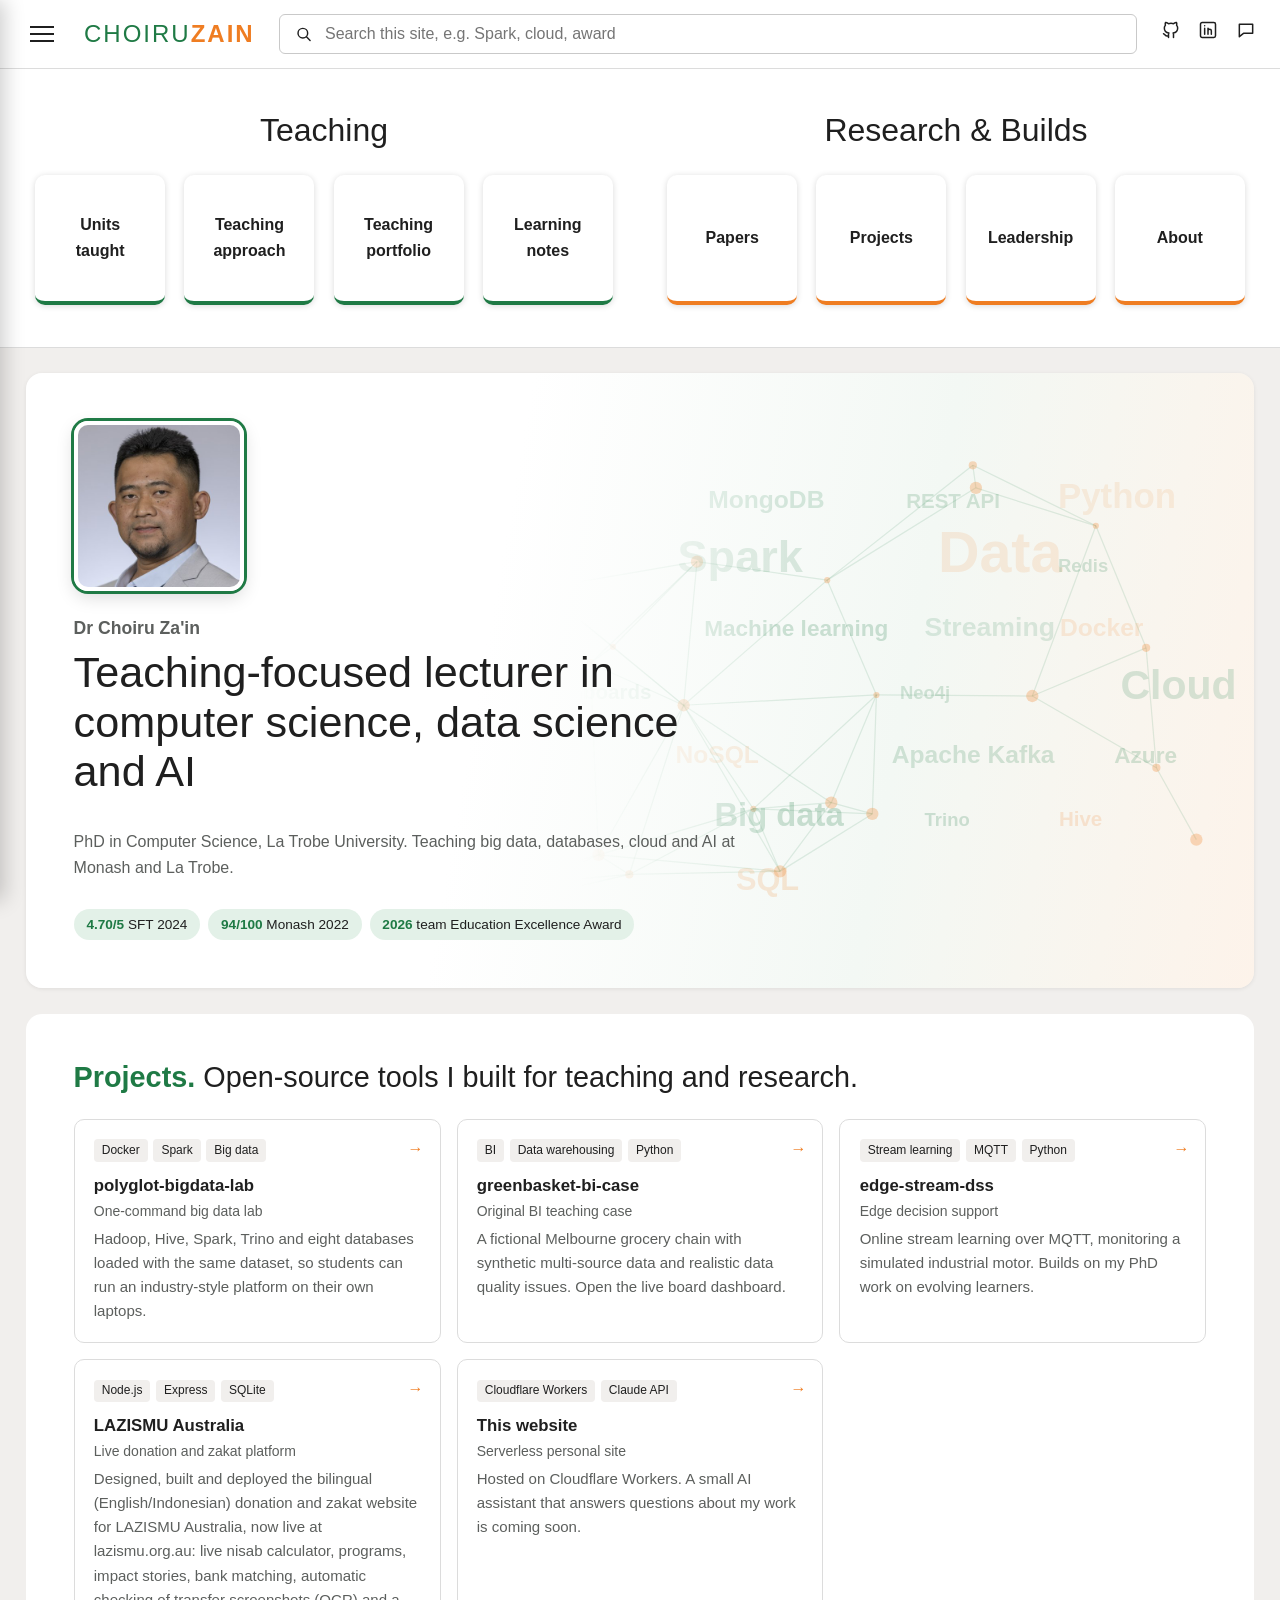
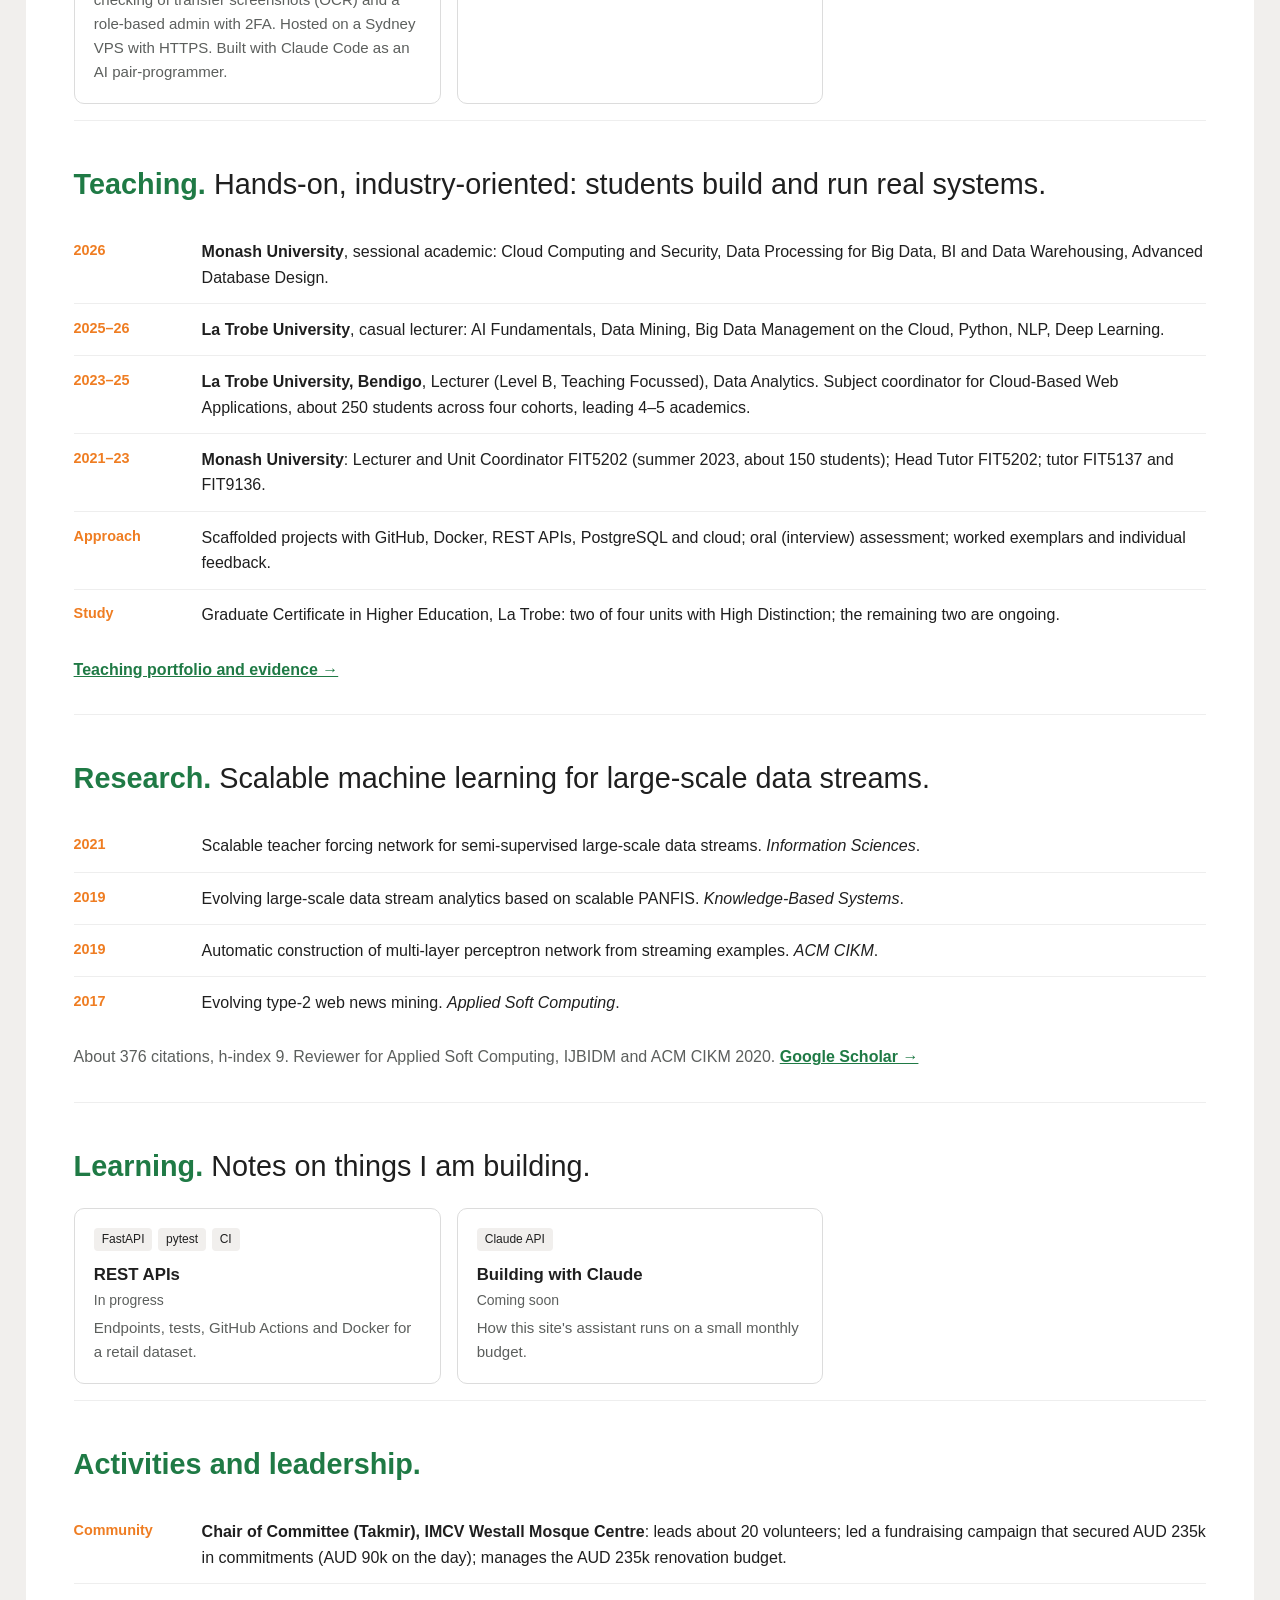
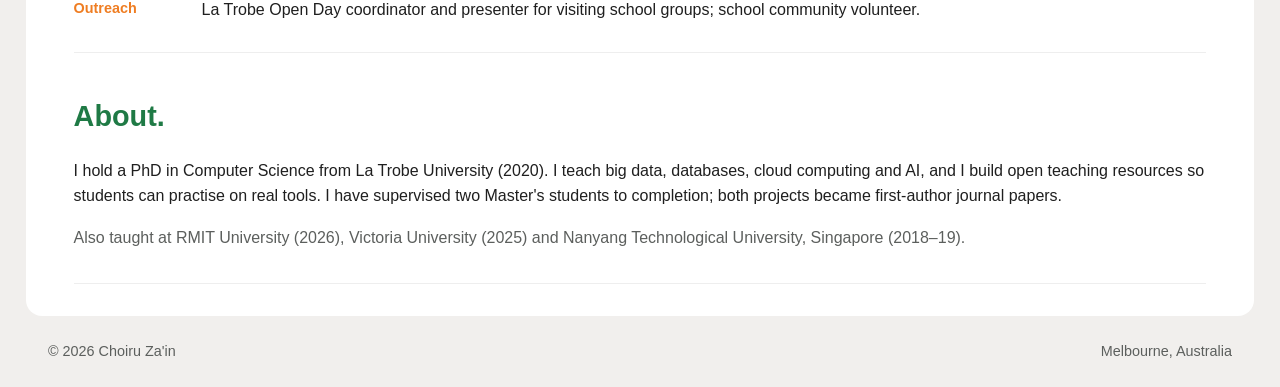
==== commit fdea3d04: "Add GreenBasket board dashboard and link it from the projects card" ====
--- a/public/index.html
+++ b/public/index.html
@@ -56,10 +56,10 @@
         <div class="tags"><i>Docker</i><i>Spark</i><i>Big data</i></div><em class="go">&rarr;</em>
         <h3>polyglot-bigdata-lab <small>One-command big data lab</small></h3>
         <p>Hadoop, Hive, Spark, Trino and eight databases loaded with the same dataset, so students can run an industry-style platform on their own laptops.</p></a>
-      <a class="card" href="https://github.com/choiruzain/greenbasket-bi-case">
+      <a class="card" href="greenbasket/">
         <div class="tags"><i>BI</i><i>Data warehousing</i><i>Python</i></div><em class="go">&rarr;</em>
         <h3>greenbasket-bi-case <small>Original BI teaching case</small></h3>
-        <p>A fictional Melbourne grocery chain with synthetic multi-source data and realistic data quality issues.</p></a>
+        <p>A fictional Melbourne grocery chain with synthetic multi-source data and realistic data quality issues. Open the live board dashboard.</p></a>
       <a class="card" href="https://github.com/choiruzain/edge-stream-dss">
         <div class="tags"><i>Stream learning</i><i>MQTT</i><i>Python</i></div><em class="go">&rarr;</em>
         <h3>edge-stream-dss <small>Edge decision support</small></h3>
@@ -68,7 +68,7 @@
         <div class="tags"><i>Node.js</i><i>Express</i><i>SQLite</i></div><em class="go">&rarr;</em>
         <h3>LAZISMU Australia <small>Live donation and zakat platform</small></h3>
         <p>Designed, built and deployed the bilingual (English/Indonesian) donation and zakat website for LAZISMU Australia, now live at lazismu.org.au: live nisab calculator, programs, impact stories, bank matching, automatic checking of transfer screenshots (OCR) and a role-based admin with 2FA. Hosted on a Sydney VPS with HTTPS. Built with Claude Code as an AI pair-programmer.</p></a>
-      <a class="card" href="https://github.com/choiruzain/personal-site">
+      <a class="card" href="https://github.com/choiruzain/choiruzain.github.io">
         <div class="tags"><i>Cloudflare Workers</i><i>Claude API</i></div><em class="go">&rarr;</em>
         <h3>This website <small>Serverless personal site</small></h3>
         <p>Hosted on Cloudflare Workers. A small AI assistant that answers questions about my work is coming soon.</p></a>
@@ -141,7 +141,7 @@
   <div class="pcol right">
     <div class="sub" data-sub="teach"><a href="#teaching">Teaching overview</a><a href="#teaching">Monash University (2021&ndash;2026)</a><a href="#teaching">La Trobe University (2023&ndash;2026)</a><a href="#teaching">Teaching approach</a><a href="https://drive.google.com/drive/folders/1snjhBznt65JupvJGGm4GPiokunYorU8l?usp=sharing">Teaching portfolio &rsaquo;</a></div>
     <div class="sub" data-sub="research" hidden><a href="#research">Selected papers</a><a href="https://scholar.google.com/citations?user=Cudw4egAAAAJ">Google Scholar &rsaquo;</a></div>
-    <div class="sub" data-sub="projects" hidden><a href="https://github.com/choiruzain/polyglot-bigdata-lab">polyglot-bigdata-lab &rsaquo;</a><a href="https://github.com/choiruzain/greenbasket-bi-case">greenbasket-bi-case &rsaquo;</a><a href="https://github.com/choiruzain/edge-stream-dss">edge-stream-dss &rsaquo;</a><a href="https://lazismu.org.au">LAZISMU Australia &rsaquo;</a><a href="https://github.com/choiruzain/personal-site">This website &rsaquo;</a></div>
+    <div class="sub" data-sub="projects" hidden><a href="https://github.com/choiruzain/polyglot-bigdata-lab">polyglot-bigdata-lab &rsaquo;</a><a href="greenbasket/">greenbasket-bi-case dashboard &rsaquo;</a><a href="https://github.com/choiruzain/edge-stream-dss">edge-stream-dss &rsaquo;</a><a href="https://lazismu.org.au">LAZISMU Australia &rsaquo;</a><a href="https://github.com/choiruzain/choiruzain.github.io">This website &rsaquo;</a></div>
     <div class="sub" data-sub="learning" hidden><a href="#learning">REST APIs with FastAPI</a><a href="#learning">Building with Claude</a></div>
     <div class="sub" data-sub="activities" hidden><a href="#activities">Community leadership</a><a href="#activities">Outreach</a></div>
     <div class="sub" data-sub="about" hidden><a href="#about">About me</a><a href="mailto:choiru.zain@monash.edu">Email</a><a href="https://www.linkedin.com/in/choiru-za-in-452358167/">LinkedIn &rsaquo;</a><a href="https://github.com/choiruzain">GitHub &rsaquo;</a></div>
